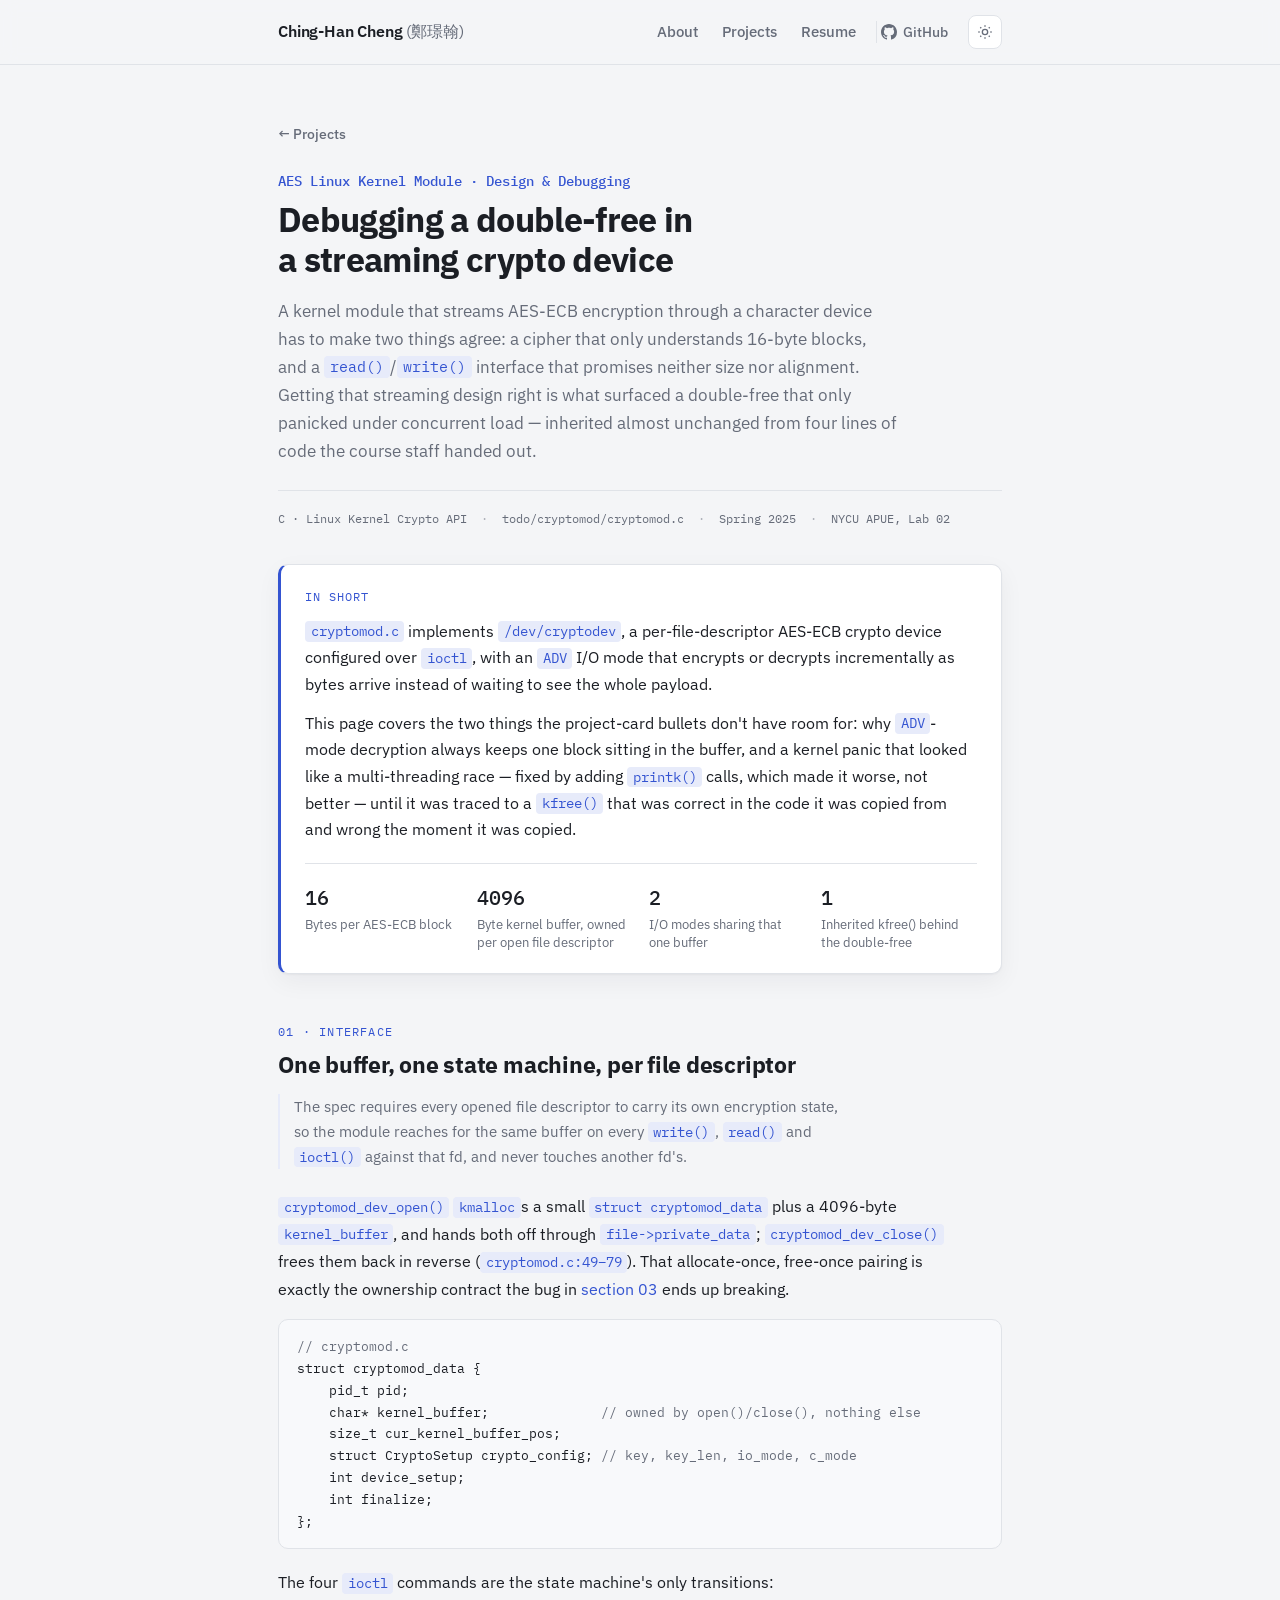
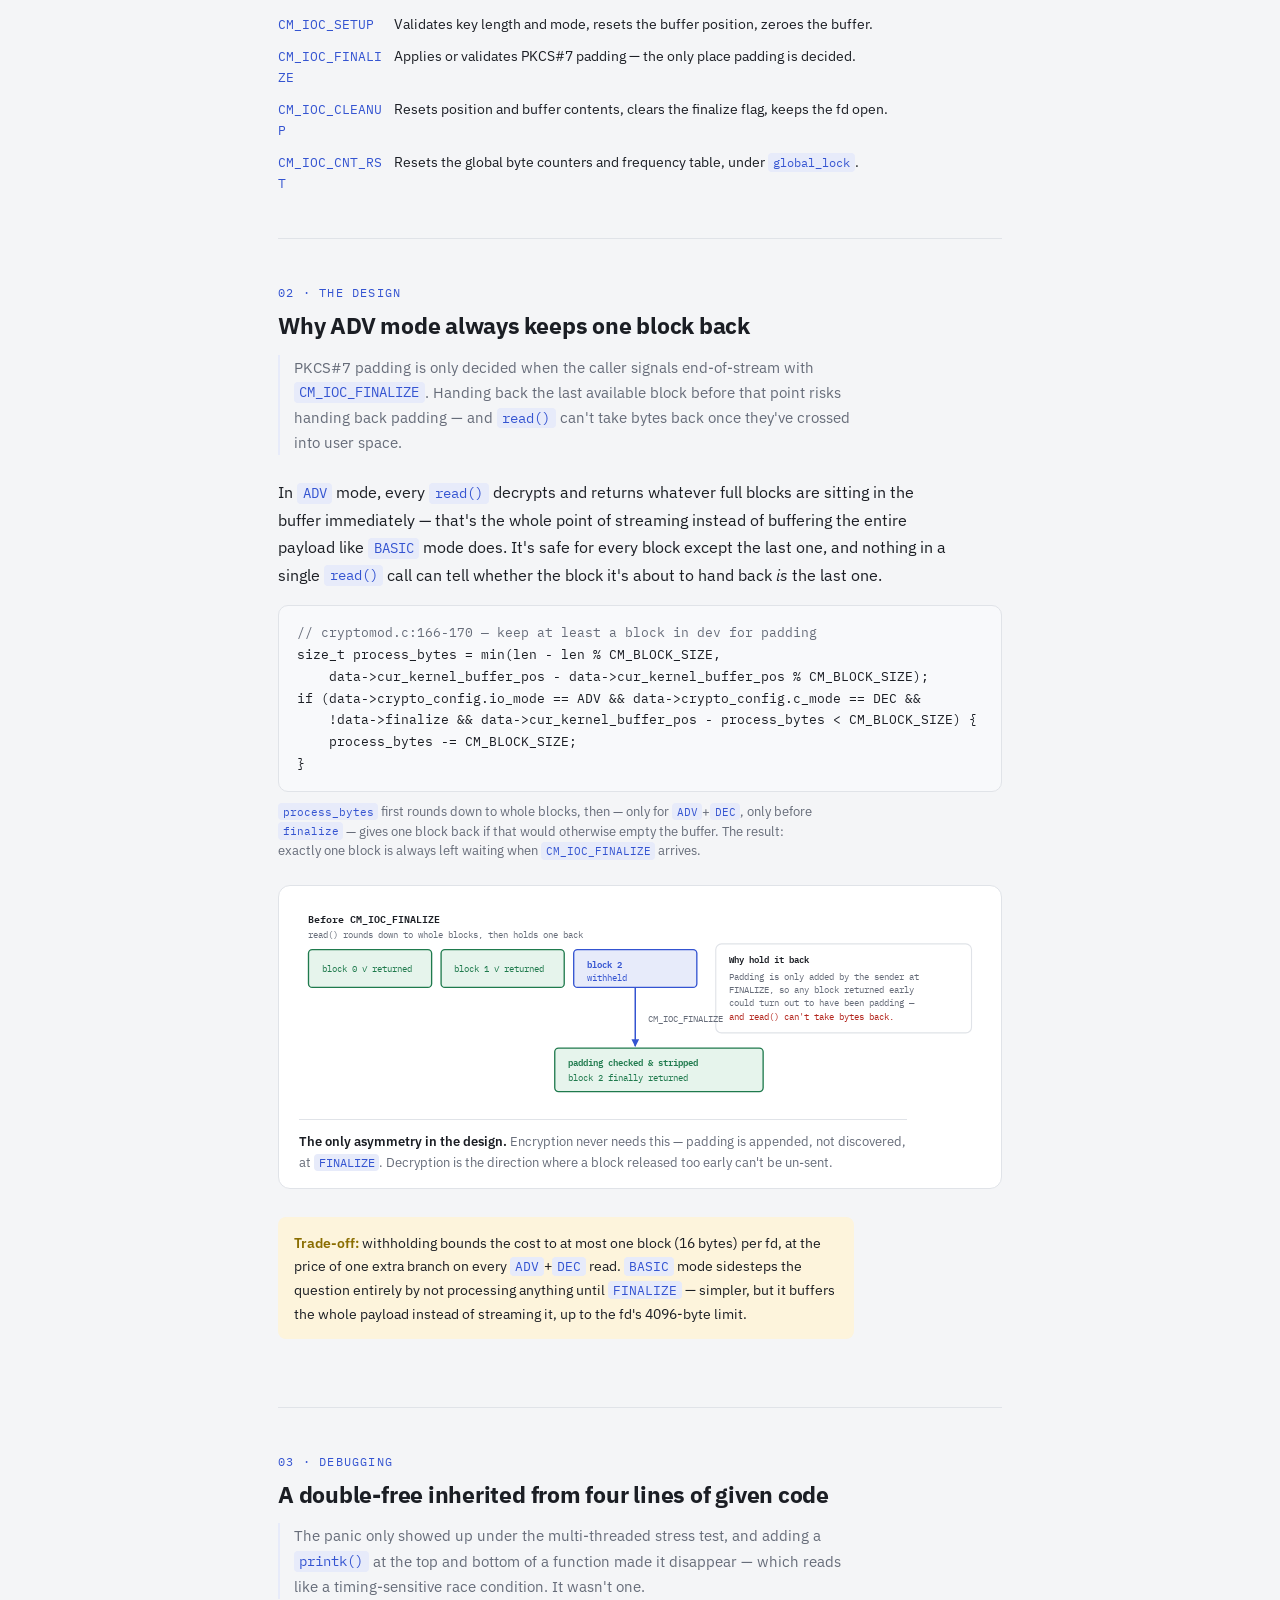
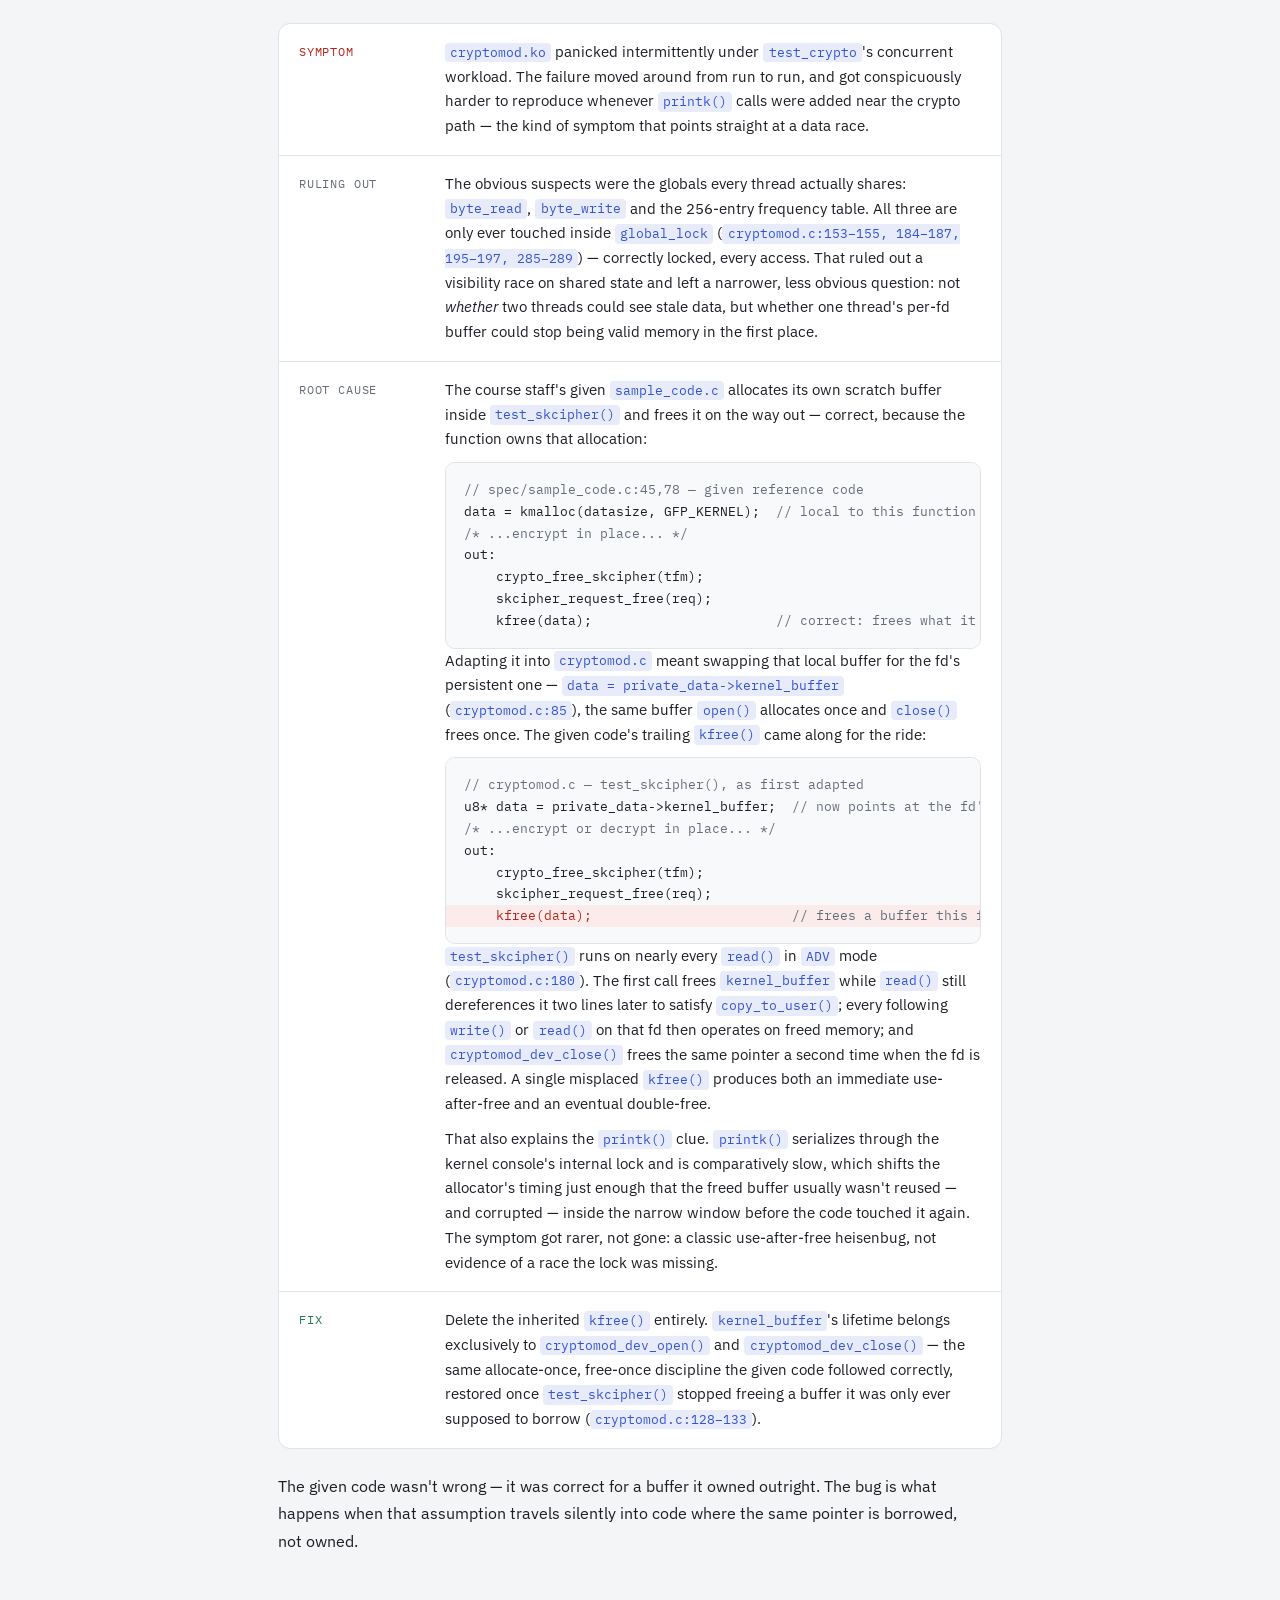
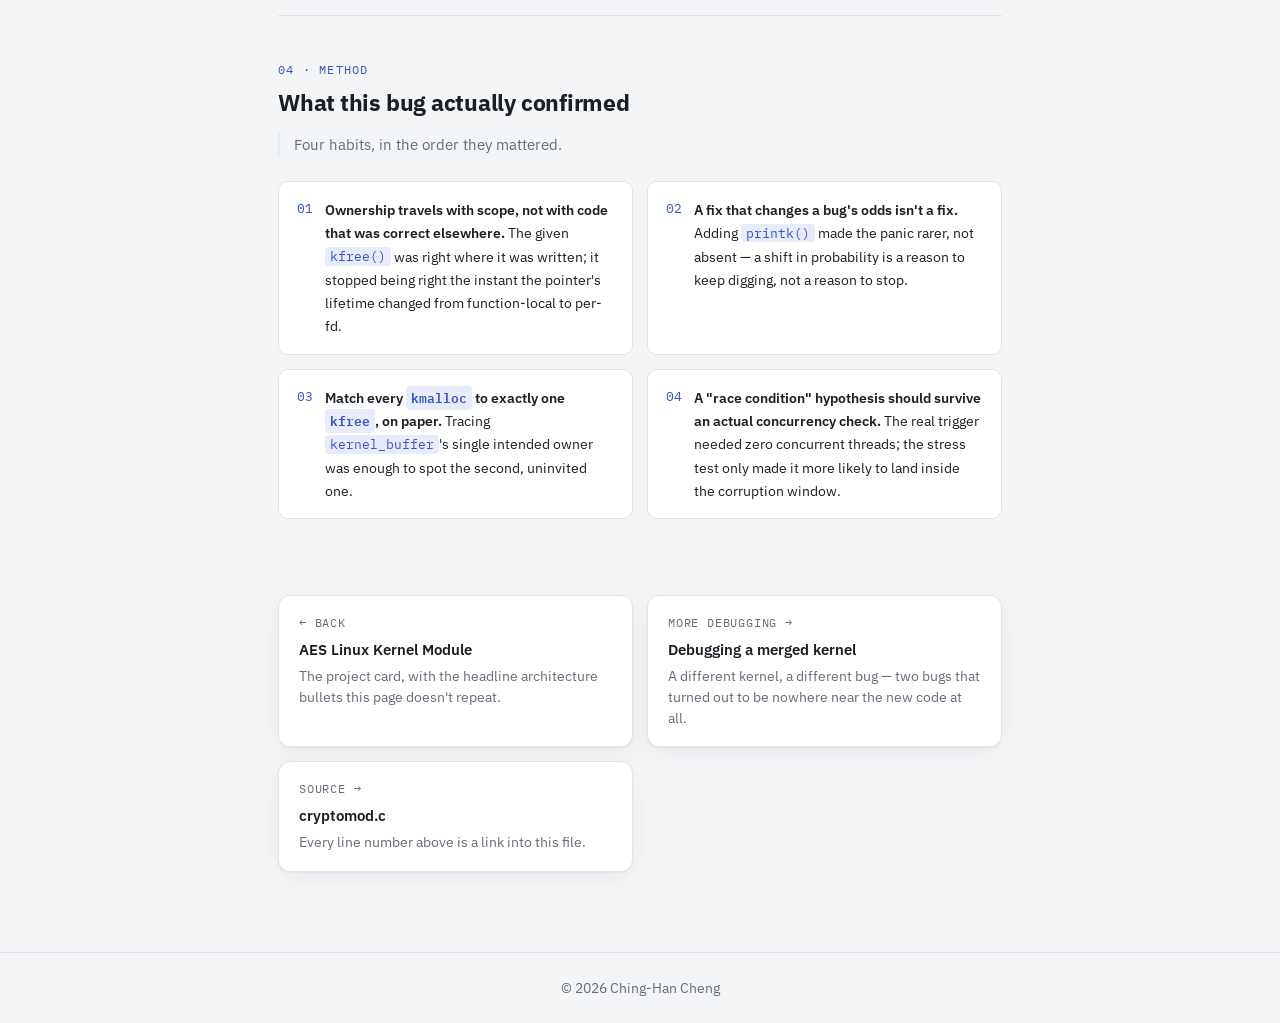
==== projects/aes-kernel-debugging.html @ 1b1fa273 "Add 3 project html, xv6, AES, Thesis; first 2 not checkout." ====
<!DOCTYPE html>
<html lang="en">
<head>
<meta charset="UTF-8">
<meta name="viewport" content="width=device-width, initial-scale=1.0">
<title>Debugging a Double-Free in a Streaming Crypto Device</title>
<meta name="description" content="Designing cryptomod's ADV streaming mode around AES-ECB's 16-byte blocks, and tracing a kernel panic under concurrent load back to a single kfree() inherited, almost unchanged, from the course staff's given sample code.">
<link rel="icon" href="data:,">
<link rel="preconnect" href="https://fonts.googleapis.com">
<link rel="preconnect" href="https://fonts.gstatic.com" crossorigin>
<link href="https://fonts.googleapis.com/css2?family=IBM+Plex+Sans:wght@400;500;600;700&family=IBM+Plex+Mono:wght@400;500&display=swap" rel="stylesheet">
<link rel="stylesheet" href="../style.css">
<link rel="stylesheet" href="writeup.css">
</head>
<body>

<header class="site-header">
  <div class="wrap header-row">
    <a class="brand" href="../index.html">Ching-Han Cheng <span class="brand-zh">(鄭璟翰)</span></a>
    <div class="header-controls">
      <nav class="nav">
        <a href="../index.html#about">About</a>
        <a href="../index.html#projects">Projects</a>
        <a href="../assets/resume.pdf" target="_blank" rel="noopener">Resume</a>
      </nav>
      <div class="social-links">
        <a class="social-link" href="https://github.com/z-jing-han" target="_blank" rel="noopener" aria-label="GitHub">
          <svg class="icon" viewBox="0 0 16 16" fill="currentColor" aria-hidden="true"><path d="M8 0C3.58 0 0 3.58 0 8c0 3.54 2.29 6.53 5.47 7.59.4.07.55-.17.55-.38 0-.19-.01-.82-.01-1.49-2.01.37-2.53-.49-2.69-.94-.09-.23-.48-.94-.82-1.13-.28-.15-.68-.52-.01-.53.63-.01 1.08.58 1.23.82.72 1.21 1.87.87 2.33.66.07-.52.28-.87.51-1.07-1.78-.2-3.64-.89-3.64-3.95 0-.87.31-1.59.82-2.15-.08-.2-.36-1.02.08-2.12 0 0 .67-.21 2.2.82.64-.18 1.32-.27 2-.27.68 0 1.36.09 2 .27 1.53-1.04 2.2-.82 2.2-.82.44 1.1.16 1.92.08 2.12.51.56.82 1.27.82 2.15 0 3.07-1.87 3.75-3.65 3.95.29.25.54.73.54 1.48 0 1.07-.01 1.93-.01 2.2 0 .21.15.46.55.38A8.013 8.013 0 0016 8c0-4.42-3.58-8-8-8z"/></svg>
          <span>GitHub</span>
        </a>
      </div>
      <button id="theme-toggle" class="theme-toggle" type="button" aria-label="Toggle dark mode">
        <svg class="icon icon-sun" viewBox="0 0 24 24" fill="none" stroke="currentColor" stroke-width="2"><circle cx="12" cy="12" r="4"/><path d="M12 2v2M12 20v2M4.93 4.93l1.41 1.41M17.66 17.66l1.41 1.41M2 12h2M20 12h2M4.93 19.07l1.41-1.41M17.66 6.34l1.41-1.41"/></svg>
        <svg class="icon icon-moon" viewBox="0 0 24 24" fill="none" stroke="currentColor" stroke-width="2"><path d="M21 12.79A9 9 0 1111.21 3 7 7 0 0021 12.79z"/></svg>
      </button>
    </div>
  </div>
</header>

<main>

  <section class="doc-hero wrap">
    <a class="backlink" href="../index.html#projects">&larr; Projects</a>
    <p class="eyebrow">AES Linux Kernel Module &middot; Design &amp; Debugging</p>
    <h1>Debugging a double-free in a streaming crypto device</h1>
    <p class="dek">
      A kernel module that streams AES-ECB encryption through a character device has to make
      two things agree: a cipher that only understands 16-byte blocks, and a
      <code>read()</code>/<code>write()</code> interface that promises neither size nor
      alignment. Getting that streaming design right is what surfaced a double-free that only
      panicked under concurrent load &mdash; inherited almost unchanged from four lines of code
      the course staff handed out.
    </p>
    <div class="doc-meta">
      <span>C &middot; Linux Kernel Crypto API</span>
      <span>todo/cryptomod/cryptomod.c</span>
      <span>Spring 2025</span>
      <span>NYCU APUE, Lab 02</span>
    </div>
  </section>

  <section class="wrap">
    <div class="tldr">
      <p class="tldr-label">In short</p>
      <p>
        <code>cryptomod.c</code> implements <code>/dev/cryptodev</code>, a per-file-descriptor
        AES-ECB crypto device configured over <code>ioctl</code>, with an <code>ADV</code> I/O
        mode that encrypts or decrypts incrementally as bytes arrive instead of waiting to see
        the whole payload.
      </p>
      <p>
        This page covers the two things the project-card bullets don't have room for: why
        <code>ADV</code>-mode decryption always keeps one block sitting in the buffer, and a
        kernel panic that looked like a multi-threading race &mdash; fixed by adding
        <code>printk()</code> calls, which made it worse, not better &mdash; until it was traced
        to a <code>kfree()</code> that was correct in the code it was copied from and wrong the
        moment it was copied.
      </p>
      <div class="stat-row">
        <div class="stat">
          <span class="stat-num">16</span>
          <span class="stat-label">Bytes per AES-ECB block</span>
        </div>
        <div class="stat">
          <span class="stat-num">4096</span>
          <span class="stat-label">Byte kernel buffer, owned per open file descriptor</span>
        </div>
        <div class="stat">
          <span class="stat-num">2</span>
          <span class="stat-label">I/O modes sharing that one buffer</span>
        </div>
        <div class="stat">
          <span class="stat-num">1</span>
          <span class="stat-label">Inherited kfree() behind the double-free</span>
        </div>
      </div>
    </div>
  </section>

  <div class="doc-body wrap">

    <section class="section">
      <p class="sec-num">01 &middot; Interface</p>
      <h2>One buffer, one state machine, per file descriptor</h2>
      <p class="lead-in">
        The spec requires every opened file descriptor to carry its own encryption state, so
        the module reaches for the same buffer on every <code>write()</code>, <code>read()</code>
        and <code>ioctl()</code> against that fd, and never touches another fd's.
      </p>
      <p>
        <code>cryptomod_dev_open()</code> <code>kmalloc</code>s a small
        <code>struct cryptomod_data</code> plus a 4096-byte <code>kernel_buffer</code>, and hands
        both off through <code>file-&gt;private_data</code>; <code>cryptomod_dev_close()</code>
        frees them back in reverse (<code>cryptomod.c:49&ndash;79</code>). That allocate-once,
        free-once pairing is exactly the ownership contract the bug in
        <a href="#debugging">section 03</a> ends up breaking.
      </p>
      <div class="code-block"><pre><code><span class="cm">// cryptomod.c</span>
struct cryptomod_data {
    pid_t pid;
    char* kernel_buffer;              <span class="cm">// owned by open()/close(), nothing else</span>
    size_t cur_kernel_buffer_pos;
    struct CryptoSetup crypto_config; <span class="cm">// key, key_len, io_mode, c_mode</span>
    int device_setup;
    int finalize;
};</code></pre></div>
      <p>
        The four <code>ioctl</code> commands are the state machine's only transitions:
      </p>
      <ul class="feature-list">
        <li><span class="fname">CM_IOC_SETUP</span><span>Validates key length and mode, resets the buffer position, zeroes the buffer.</span></li>
        <li><span class="fname">CM_IOC_FINALIZE</span><span>Applies or validates PKCS#7 padding &mdash; the only place padding is decided.</span></li>
        <li><span class="fname">CM_IOC_CLEANUP</span><span>Resets position and buffer contents, clears the finalize flag, keeps the fd open.</span></li>
        <li><span class="fname">CM_IOC_CNT_RST</span><span>Resets the global byte counters and frequency table, under <code>global_lock</code>.</span></li>
      </ul>
    </section>

    <section class="section">
      <p class="sec-num">02 &middot; The design</p>
      <h2>Why ADV mode always keeps one block back</h2>
      <p class="lead-in">
        PKCS#7 padding is only decided when the caller signals end-of-stream with
        <code>CM_IOC_FINALIZE</code>. Handing back the last available block before that point
        risks handing back padding &mdash; and <code>read()</code> can't take bytes back once
        they've crossed into user space.
      </p>
      <p>
        In <code>ADV</code> mode, every <code>read()</code> decrypts and returns whatever full
        blocks are sitting in the buffer immediately &mdash; that's the whole point of streaming
        instead of buffering the entire payload like <code>BASIC</code> mode does. It's safe for
        every block except the last one, and nothing in a single <code>read()</code> call can
        tell whether the block it's about to hand back <em>is</em> the last one.
      </p>

      <div class="code-block"><pre><code><span class="cm">// cryptomod.c:166-170 — keep at least a block in dev for padding</span>
size_t process_bytes = min(len - len % CM_BLOCK_SIZE,
    data->cur_kernel_buffer_pos - data->cur_kernel_buffer_pos % CM_BLOCK_SIZE);
if (data->crypto_config.io_mode == ADV && data->crypto_config.c_mode == DEC &&
    !data->finalize && data->cur_kernel_buffer_pos - process_bytes < CM_BLOCK_SIZE) {
    process_bytes -= CM_BLOCK_SIZE;
}</code></pre></div>
      <p class="code-cap">
        <code>process_bytes</code> first rounds down to whole blocks, then &mdash; only for
        <code>ADV</code>+<code>DEC</code>, only before <code>finalize</code> &mdash; gives one
        block back if that would otherwise empty the buffer. The result: exactly one block is
        always left waiting when <code>CM_IOC_FINALIZE</code> arrives.
      </p>

      <figure class="figure">
        <div class="scroll">
          <svg class="dia" viewBox="0 0 720 210" role="img" aria-label="Diagram: ADV mode's decrypt path returns full blocks immediately but withholds the last block until CM_IOC_FINALIZE, when padding can be safely checked">
            <text x="10" y="18" class="bold">Before CM_IOC_FINALIZE</text>
            <text x="10" y="34" class="t-sm muted">read() rounds down to whole blocks, then holds one back</text>

            <rect class="box-good" x="10" y="46" width="130" height="40" rx="4"/>
            <text x="24" y="70" class="t-sm on-good">block 0 &#10003; returned</text>

            <rect class="box-good" x="150" y="46" width="130" height="40" rx="4"/>
            <text x="164" y="70" class="t-sm on-good">block 1 &#10003; returned</text>

            <rect class="box-accent" x="290" y="46" width="130" height="40" rx="4"/>
            <text x="304" y="65" class="t-sm on-accent bold">block 2</text>
            <text x="304" y="79" class="t-sm on-accent">withheld</text>

            <rect class="box-plain" x="440" y="40" width="270" height="94" rx="6"/>
            <text x="454" y="60" class="t-sm bold">Why hold it back</text>
            <text x="454" y="78" class="t-sm muted">Padding is only added by the sender at</text>
            <text x="454" y="92" class="t-sm muted">FINALIZE, so any block returned early</text>
            <text x="454" y="106" class="t-sm muted">could turn out to have been padding &mdash;</text>
            <text x="454" y="120" class="t-sm on-bad">and read() can't take bytes back.</text>

            <path class="arrow-accent" d="M355 86 V148" marker-end="url(#adv-head)"/>
            <text x="368" y="122" class="t-sm muted">CM_IOC_FINALIZE</text>

            <rect class="box-good" x="270" y="150" width="220" height="46" rx="4"/>
            <text x="284" y="169" class="t-sm on-good bold">padding checked &amp; stripped</text>
            <text x="284" y="185" class="t-sm on-good">block 2 finally returned</text>

            <defs>
              <marker id="adv-head" viewBox="0 0 10 10" refX="9" refY="5" markerWidth="5" markerHeight="5" orient="auto">
                <path d="M0 0 L10 5 L0 10 z" class="fill-accent"/>
              </marker>
            </defs>
          </svg>
        </div>
        <figcaption>
          <b>The only asymmetry in the design.</b> Encryption never needs this &mdash; padding is
          appended, not discovered, at <code>FINALIZE</code>. Decryption is the direction where a
          block released too early can't be un-sent.
        </figcaption>
      </figure>

      <div class="note">
        <b>Trade-off:</b> withholding bounds the cost to at most one block (16 bytes) per fd, at
        the price of one extra branch on every <code>ADV</code>+<code>DEC</code> read.
        <code>BASIC</code> mode sidesteps the question entirely by not processing anything until
        <code>FINALIZE</code> &mdash; simpler, but it buffers the whole payload instead of
        streaming it, up to the fd's 4096-byte limit.
      </div>
    </section>

    <section class="section" id="debugging">
      <p class="sec-num">03 &middot; Debugging</p>
      <h2>A double-free inherited from four lines of given code</h2>
      <p class="lead-in">
        The panic only showed up under the multi-threaded stress test, and adding a
        <code>printk()</code> at the top and bottom of a function made it disappear &mdash;
        which reads like a timing-sensitive race condition. It wasn't one.
      </p>

      <div class="anatomy">
        <div class="anatomy-row symptom">
          <div class="anatomy-key">Symptom</div>
          <div class="anatomy-val">
            <p>
              <code>cryptomod.ko</code> panicked intermittently under <code>test_crypto</code>'s
              concurrent workload. The failure moved around from run to run, and got
              conspicuously harder to reproduce whenever <code>printk()</code> calls were added
              near the crypto path &mdash; the kind of symptom that points straight at a data
              race.
            </p>
          </div>
        </div>
        <div class="anatomy-row">
          <div class="anatomy-key">Ruling out</div>
          <div class="anatomy-val">
            <p>
              The obvious suspects were the globals every thread actually shares:
              <code>byte_read</code>, <code>byte_write</code> and the 256-entry frequency table.
              All three are only ever touched inside <code>global_lock</code>
              (<code>cryptomod.c:153&ndash;155, 184&ndash;187, 195&ndash;197, 285&ndash;289</code>)
              &mdash; correctly locked, every access. That ruled out a visibility race on shared
              state and left a narrower, less obvious question: not <em>whether</em> two threads
              could see stale data, but whether one thread's per-fd buffer could stop being valid
              memory in the first place.
            </p>
          </div>
        </div>
        <div class="anatomy-row">
          <div class="anatomy-key">Root cause</div>
          <div class="anatomy-val">
            <p>
              The course staff's given <code>sample_code.c</code> allocates its own scratch
              buffer inside <code>test_skcipher()</code> and frees it on the way out &mdash;
              correct, because the function owns that allocation:
            </p>
            <div class="code-block"><pre><code><span class="cm">// spec/sample_code.c:45,78 — given reference code</span>
data = kmalloc(datasize, GFP_KERNEL);  <span class="cm">// local to this function</span>
<span class="cm">/* ...encrypt in place... */</span>
out:
    crypto_free_skcipher(tfm);
    skcipher_request_free(req);
    kfree(data);                       <span class="cm">// correct: frees what it just allocated</span></code></pre></div>
            <p>
              Adapting it into <code>cryptomod.c</code> meant swapping that local buffer for the
              fd's persistent one &mdash; <code>data = private_data-&gt;kernel_buffer</code>
              (<code>cryptomod.c:85</code>), the same buffer <code>open()</code> allocates once
              and <code>close()</code> frees once. The given code's trailing <code>kfree()</code>
              came along for the ride:
            </p>
            <div class="code-block"><pre><code><span class="cm">// cryptomod.c — test_skcipher(), as first adapted</span>
u8* data = private_data->kernel_buffer;  <span class="cm">// now points at the fd's persistent buffer</span>
<span class="cm">/* ...encrypt or decrypt in place... */</span>
out:
    crypto_free_skcipher(tfm);
    skcipher_request_free(req);
<span class="del">    kfree(data);                         <span class="cm">// frees a buffer this function does not own</span></span></code></pre></div>
            <p>
              <code>test_skcipher()</code> runs on nearly every <code>read()</code> in
              <code>ADV</code> mode (<code>cryptomod.c:180</code>). The first call frees
              <code>kernel_buffer</code> while <code>read()</code> still dereferences it two lines
              later to satisfy <code>copy_to_user()</code>; every following <code>write()</code>
              or <code>read()</code> on that fd then operates on freed memory; and
              <code>cryptomod_dev_close()</code> frees the same pointer a second time when the fd
              is released. A single misplaced <code>kfree()</code> produces both an immediate
              use-after-free and an eventual double-free.
            </p>
            <p>
              That also explains the <code>printk()</code> clue. <code>printk()</code> serializes
              through the kernel console's internal lock and is comparatively slow, which shifts
              the allocator's timing just enough that the freed buffer usually wasn't reused
              &mdash; and corrupted &mdash; inside the narrow window before the code touched it
              again. The symptom got rarer, not gone: a classic use-after-free heisenbug, not
              evidence of a race the lock was missing.
            </p>
          </div>
        </div>
        <div class="anatomy-row fix">
          <div class="anatomy-key">Fix</div>
          <div class="anatomy-val">
            <p>
              Delete the inherited <code>kfree()</code> entirely. <code>kernel_buffer</code>'s
              lifetime belongs exclusively to <code>cryptomod_dev_open()</code> and
              <code>cryptomod_dev_close()</code> &mdash; the same allocate-once, free-once
              discipline the given code followed correctly, restored once
              <code>test_skcipher()</code> stopped freeing a buffer it was only ever supposed to
              borrow (<code>cryptomod.c:128&ndash;133</code>).
            </p>
          </div>
        </div>
      </div>

      <p>
        The given code wasn't wrong &mdash; it was correct for a buffer it owned outright. The
        bug is what happens when that assumption travels silently into code where the same
        pointer is borrowed, not owned.
      </p>
    </section>

    <section class="section">
      <p class="sec-num">04 &middot; Method</p>
      <h2>What this bug actually confirmed</h2>
      <p class="lead-in">
        Four habits, in the order they mattered.
      </p>
      <ul class="principles">
        <li>
          <span class="n">01</span>
          <span><b>Ownership travels with scope, not with code that was correct elsewhere.</b>
          The given <code>kfree()</code> was right where it was written; it stopped being right
          the instant the pointer's lifetime changed from function-local to per-fd.</span>
        </li>
        <li>
          <span class="n">02</span>
          <span><b>A fix that changes a bug's odds isn't a fix.</b> Adding <code>printk()</code>
          made the panic rarer, not absent &mdash; a shift in probability is a reason to keep
          digging, not a reason to stop.</span>
        </li>
        <li>
          <span class="n">03</span>
          <span><b>Match every <code>kmalloc</code> to exactly one <code>kfree</code>, on
          paper.</b> Tracing <code>kernel_buffer</code>'s single intended owner was enough to spot
          the second, uninvited one.</span>
        </li>
        <li>
          <span class="n">04</span>
          <span><b>A "race condition" hypothesis should survive an actual concurrency check.</b>
          The real trigger needed zero concurrent threads; the stress test only made it more
          likely to land inside the corruption window.</span>
        </li>
      </ul>
    </section>

  </div>

  <nav class="doc-nav">
    <a class="nav-card" href="../index.html#projects">
      <span class="kind">&larr; Back</span>
      <span class="what">AES Linux Kernel Module</span>
      <span class="why">The project card, with the headline architecture bullets this page doesn't repeat.</span>
    </a>
    <a class="nav-card" href="xv6-debugging.html">
      <span class="kind">More debugging &rarr;</span>
      <span class="what">Debugging a merged kernel</span>
      <span class="why">A different kernel, a different bug &mdash; two bugs that turned out to be nowhere near the new code at all.</span>
    </a>
    <a class="nav-card" href="https://github.com/z-jing-han/Advance-Programming-in-UNIX-system/blob/master/lab2/todo/cryptomod/cryptomod.c" target="_blank" rel="noopener">
      <span class="kind">Source &rarr;</span>
      <span class="what">cryptomod.c</span>
      <span class="why">Every line number above is a link into this file.</span>
    </a>
  </nav>

</main>

<footer class="site-footer">
  <div class="wrap footer-row">
    <p>&copy; <span id="year"></span> Ching-Han Cheng</p>
  </div>
</footer>

<script src="../script.js"></script>
</body>
</html>
---- style.css ----
:root {
  --bg: #f4f5f7;
  --bg-raised: #ffffff;
  --text: #1b1e24;
  --text-muted: #666c79;
  --border: #e0e3e8;
  --accent: #3454d1;
  --accent-ink: #ffffff;
  --accent-soft: #e7ebfa;
  --shadow: 0 1px 2px rgba(20, 24, 34, 0.04), 0 8px 24px rgba(20, 24, 34, 0.05);
  --font-sans: 'IBM Plex Sans', -apple-system, BlinkMacSystemFont, 'Segoe UI', sans-serif;
  --font-mono: 'IBM Plex Mono', ui-monospace, SFMono-Regular, Menlo, monospace;
  color-scheme: light;
}

@media (prefers-color-scheme: dark) {
  :root:not([data-theme="light"]) {
    --bg: #15171b;
    --bg-raised: #1c1f25;
    --text: #e7e9ec;
    --text-muted: #8b909b;
    --border: #2a2d34;
    --accent: #7f96ff;
    --accent-ink: #12141a;
    --accent-soft: #232a44;
    --shadow: 0 1px 2px rgba(0, 0, 0, 0.25), 0 8px 24px rgba(0, 0, 0, 0.35);
    color-scheme: dark;
  }
}

:root[data-theme="dark"] {
  --bg: #15171b;
  --bg-raised: #1c1f25;
  --text: #e7e9ec;
  --text-muted: #8b909b;
  --border: #2a2d34;
  --accent: #7f96ff;
  --accent-ink: #12141a;
  --accent-soft: #232a44;
  --shadow: 0 1px 2px rgba(0, 0, 0, 0.25), 0 8px 24px rgba(0, 0, 0, 0.35);
  color-scheme: dark;
}

* { box-sizing: border-box; }

html {
  scroll-behavior: smooth;
}

body {
  margin: 0;
  background: var(--bg);
  color: var(--text);
  font-family: var(--font-sans);
  font-size: 16px;
  line-height: 1.6;
  -webkit-font-smoothing: antialiased;
}

.wrap {
  max-width: 780px;
  margin: 0 auto;
  padding: 0 28px;
}

a {
  color: var(--accent);
  text-decoration: none;
}
a:hover { text-decoration: underline; }

code {
  font-family: var(--font-mono);
  font-size: 0.88em;
  background: var(--accent-soft);
  color: var(--accent);
  padding: 0.1em 0.4em;
  border-radius: 4px;
}

/* Header */
.site-header {
  position: sticky;
  top: 0;
  z-index: 10;
  background: color-mix(in srgb, var(--bg) 88%, transparent);
  backdrop-filter: blur(8px);
  border-bottom: 1px solid var(--border);
}

.header-row {
  display: flex;
  align-items: center;
  justify-content: space-between;
  flex-wrap: wrap;
  gap: 10px 24px;
  min-height: 64px;
  padding-block: 10px;
}

.brand {
  font-weight: 600;
  color: var(--text);
  letter-spacing: -0.01em;
  white-space: nowrap;
}
.brand:hover { text-decoration: none; color: var(--accent); }

.brand-zh {
  font-weight: 400;
  color: var(--text-muted);
}

.header-controls {
  display: flex;
  align-items: center;
  flex-wrap: wrap;
  gap: 20px;
}

.nav {
  display: flex;
  gap: 24px;
}
.nav a {
  color: var(--text-muted);
  font-size: 0.94rem;
  font-weight: 500;
}
.nav a:hover { color: var(--text); text-decoration: none; }

.social-links {
  display: flex;
  align-items: center;
  gap: 16px;
  padding-left: 4px;
  border-left: 1px solid var(--border);
}

.social-link {
  display: inline-flex;
  align-items: center;
  gap: 6px;
  color: var(--text-muted);
  font-size: 0.86rem;
  font-weight: 500;
}
.social-link:hover { color: var(--accent); text-decoration: none; }
.social-link .icon { width: 16px; height: 16px; flex-shrink: 0; }

.theme-toggle {
  display: inline-flex;
  align-items: center;
  justify-content: center;
  width: 34px;
  height: 34px;
  border-radius: 8px;
  border: 1px solid var(--border);
  background: var(--bg-raised);
  color: var(--text-muted);
  cursor: pointer;
}
.theme-toggle:hover { color: var(--text); border-color: var(--text-muted); }
.icon { width: 16px; height: 16px; }
.icon-moon { display: none; }
:root[data-theme="dark"] .icon-sun { display: none; }
:root[data-theme="dark"] .icon-moon { display: block; }
@media (prefers-color-scheme: dark) {
  :root:not([data-theme="light"]) .icon-sun { display: none; }
  :root:not([data-theme="light"]) .icon-moon { display: block; }
}

/* Hero */
.hero {
  padding: 96px 28px 64px;
}

.eyebrow {
  margin: 0 0 8px;
  color: var(--accent);
  font-family: var(--font-mono);
  font-size: 0.88rem;
  font-weight: 500;
}

.hero h1 {
  margin: 0 0 20px;
  font-size: 2.6rem;
  font-weight: 700;
  letter-spacing: -0.02em;
  line-height: 1.15;
}

.hero-zh {
  color: var(--text-muted);
  font-weight: 500;
}

.lede {
  max-width: 60ch;
  color: var(--text-muted);
  font-size: 1.08rem;
  margin: 0 0 40px;
}
.lede strong { color: var(--text); font-weight: 600; }

.meta-grid {
  display: grid;
  grid-template-columns: repeat(3, 1fr);
  gap: 24px;
  padding: 24px 0;
  margin-bottom: 40px;
  border-top: 1px solid var(--border);
  border-bottom: 1px solid var(--border);
}

.meta-item {
  display: flex;
  flex-direction: column;
  gap: 6px;
}

.meta-label {
  font-family: var(--font-mono);
  font-size: 0.76rem;
  text-transform: uppercase;
  letter-spacing: 0.06em;
  color: var(--text-muted);
}

.meta-value {
  font-size: 0.92rem;
  color: var(--text);
  line-height: 1.5;
}

.meta-sub {
  color: var(--text-muted);
  font-size: 0.86rem;
}

.cta-row {
  display: flex;
  gap: 12px;
}

.btn {
  display: inline-flex;
  align-items: center;
  padding: 10px 18px;
  border-radius: 8px;
  font-size: 0.92rem;
  font-weight: 600;
}
.btn:hover { text-decoration: none; }

.btn-primary {
  background: var(--text);
  color: var(--bg);
}
.btn-primary:hover { opacity: 0.85; }

.btn-ghost {
  background: transparent;
  border: 1px solid var(--border);
  color: var(--text);
}
.btn-ghost:hover { border-color: var(--text-muted); }

/* Projects */
.projects {
  padding: 32px 28px 100px;
}

.section-title {
  margin: 0 0 8px;
  font-size: 1.7rem;
  font-weight: 700;
  letter-spacing: -0.01em;
}

.section-sub {
  margin: 0 0 36px;
  color: var(--text-muted);
}

.project-grid {
  display: grid;
  gap: 20px;
}

.project-card {
  background: var(--bg-raised);
  border: 1px solid var(--border);
  border-radius: 12px;
  padding: 24px;
  box-shadow: var(--shadow);
}

.project-head {
  display: flex;
  align-items: baseline;
  justify-content: space-between;
  gap: 12px;
  flex-wrap: wrap;
}

.project-head h3 {
  margin: 0;
  font-size: 1.12rem;
  font-weight: 600;
}

.project-period {
  font-family: var(--font-mono);
  font-size: 0.78rem;
  color: var(--text-muted);
  white-space: nowrap;
}

.project-sub {
  margin: 4px 0 14px;
  color: var(--text-muted);
  font-size: 0.88rem;
}

.project-points {
  margin: 0 0 18px;
  padding-left: 20px;
  color: var(--text);
  font-size: 0.93rem;
}
.project-points li { margin-bottom: 6px; }
.project-points li:last-child { margin-bottom: 0; }

.project-footer {
  display: flex;
  align-items: center;
  justify-content: space-between;
  gap: 12px;
  flex-wrap: wrap;
}

.tags {
  display: flex;
  flex-wrap: wrap;
  gap: 6px;
}

.tag {
  font-family: var(--font-mono);
  font-size: 0.74rem;
  padding: 3px 8px;
  border-radius: 5px;
  background: var(--accent-soft);
  color: var(--accent);
}

.project-link {
  font-size: 0.88rem;
  font-weight: 600;
  white-space: nowrap;
}

.bullet-link {
  display: inline-block;
  margin-left: 4px;
  color: var(--accent);
  font-size: 0.86rem;
  font-weight: 600;
  white-space: nowrap;
}

/* Footer */
.site-footer {
  border-top: 1px solid var(--border);
}

.footer-row {
  display: flex;
  align-items: center;
  justify-content: center;
  padding: 24px 28px;
  color: var(--text-muted);
  font-size: 0.86rem;
}
.footer-row p { margin: 0; }

/* Responsive */
@media (max-width: 640px) {
  .nav { gap: 18px; }
  .hero { padding: 64px 20px 48px; }
  .hero h1 { font-size: 2.1rem; }
  .meta-grid { grid-template-columns: 1fr; gap: 20px; }
  .projects { padding: 24px 20px 72px; }
  .footer-row { flex-direction: column; gap: 12px; text-align: center; }
}

@media (max-width: 560px) {
  .social-link span { display: none; }
  .social-links { gap: 14px; }
}
---- projects/writeup.css ----
/* Long-form project write-up styles.
   Loaded after style.css; reuses its tokens and header/footer components. */

:root {
  --code-bg: #f8f9fb;
  --code-border: #e0e3e8;
  --good: #1f7a4d;
  --good-soft: #e6f4ec;
  --bad: #b3261e;
  --bad-soft: #fbeceb;
  --warn: #8a6d00;
  --warn-soft: #fdf4dc;
  --rule: #e0e3e8;
}

@media (prefers-color-scheme: dark) {
  :root:not([data-theme="light"]) {
    --code-bg: #14161a;
    --code-border: #2a2d34;
    --good: #6cc48f;
    --good-soft: #16251d;
    --bad: #f08b82;
    --bad-soft: #2a1a19;
    --warn: #d8b84a;
    --warn-soft: #262012;
    --rule: #2a2d34;
  }
}

:root[data-theme="dark"] {
  --code-bg: #14161a;
  --code-border: #2a2d34;
  --good: #6cc48f;
  --good-soft: #16251d;
  --bad: #f08b82;
  --bad-soft: #2a1a19;
  --warn: #d8b84a;
  --warn-soft: #262012;
  --rule: #2a2d34;
}

/* ---------- document hero ---------- */

.doc-hero {
  padding: 56px 28px 36px;
}

.backlink {
  display: inline-flex;
  align-items: center;
  gap: 6px;
  margin-bottom: 24px;
  color: var(--text-muted);
  font-size: 0.88rem;
  font-weight: 500;
}
.backlink:hover { color: var(--accent); text-decoration: none; }

.doc-hero h1 {
  margin: 0 0 16px;
  font-size: 2.1rem;
  font-weight: 700;
  letter-spacing: -0.02em;
  line-height: 1.2;
  text-wrap: balance;
}

.dek {
  margin: 0 0 24px;
  max-width: 62ch;
  color: var(--text-muted);
  font-size: 1.06rem;
  line-height: 1.66;
}

.doc-meta {
  display: flex;
  flex-wrap: wrap;
  gap: 6px 14px;
  padding-top: 18px;
  border-top: 1px solid var(--rule);
  font-family: var(--font-mono);
  font-size: 0.78rem;
  color: var(--text-muted);
}
.doc-meta span::after {
  content: "·";
  margin-left: 14px;
  opacity: 0.5;
}
.doc-meta span:last-child::after { content: none; }

/* ---------- tl;dr ---------- */

.tldr {
  padding: 22px 24px;
  background: var(--bg-raised);
  border: 1px solid var(--border);
  border-left: 3px solid var(--accent);
  border-radius: 10px;
  box-shadow: var(--shadow);
}

.tldr .tldr-label {
  margin: 0 0 10px;
  font-family: var(--font-mono);
  font-size: 0.74rem;
  text-transform: uppercase;
  letter-spacing: 0.08em;
  color: var(--accent);
}

.tldr p {
  margin: 0 0 12px;
  font-size: 0.98rem;
  line-height: 1.7;
}
.tldr p:last-child { margin-bottom: 0; }

.tldr .stat-row {
  display: grid;
  grid-template-columns: repeat(auto-fit, minmax(130px, 1fr));
  gap: 16px;
  margin-top: 20px;
  padding-top: 18px;
  border-top: 1px solid var(--rule);
}

.stat {
  display: flex;
  flex-direction: column;
  gap: 2px;
}
.stat-num {
  font-family: var(--font-mono);
  font-size: 1.24rem;
  font-weight: 500;
  color: var(--text);
  font-variant-numeric: tabular-nums;
}
.stat-label {
  font-size: 0.8rem;
  color: var(--text-muted);
  line-height: 1.4;
}

/* ---------- prose ---------- */

.doc-body {
  padding: 40px 28px 24px;
}

.doc-body .section {
  padding: 44px 0;
  border-top: 1px solid var(--rule);
}
.doc-body .section:first-child {
  border-top: none;
  padding-top: 8px;
}

.doc-body h2 {
  margin: 0 0 14px;
  max-width: 46ch;
  font-size: 1.42rem;
  font-weight: 700;
  letter-spacing: -0.01em;
  line-height: 1.25;
  text-wrap: balance;
}

.doc-body h3 {
  margin: 34px 0 12px;
  max-width: 54ch;
  font-size: 1.06rem;
  font-weight: 600;
}

.doc-body p {
  margin: 0 0 16px;
  max-width: 68ch;
  line-height: 1.72;
}

.doc-body strong { font-weight: 600; }

.doc-body pre {
  margin: 0;
  font: inherit;
  white-space: pre;
}

.doc-body .sec-num {
  margin: 0 0 8px;
  font-family: var(--font-mono);
  font-size: 0.76rem;
  text-transform: uppercase;
  letter-spacing: 0.1em;
  color: var(--accent);
}

.doc-body .lead-in {
  margin: 0 0 24px;
  padding-left: 14px;
  border-left: 2px solid var(--accent-soft);
  max-width: 64ch;
  color: var(--text-muted);
  font-size: 0.96rem;
  line-height: 1.64;
}

/* ---------- code ---------- */

.doc-body .code-block {
  margin: 0 0 20px;
  padding: 16px 18px;
  background: var(--code-bg);
  border: 1px solid var(--code-border);
  border-radius: 10px;
  overflow-x: auto;
  font-family: var(--font-mono);
  font-size: 0.82rem;
  line-height: 1.66;
  color: var(--text);
}
.code-block code {
  background: none;
  color: inherit;
  padding: 0;
  font-size: inherit;
  border-radius: 0;
}
.code-block .cm { color: var(--text-muted); }
.code-block .del {
  display: block;
  background: var(--bad-soft);
  color: var(--bad);
  margin: 0 -18px;
  padding: 0 18px;
}
.code-block .add {
  display: block;
  background: var(--good-soft);
  color: var(--good);
  margin: 0 -18px;
  padding: 0 18px;
}

.doc-body .code-cap {
  margin: -10px 0 24px;
  max-width: 68ch;
  font-size: 0.8rem;
  line-height: 1.55;
  color: var(--text-muted);
}

/* ---------- figures ---------- */

.doc-body .figure {
  margin: 4px 0 28px;
  padding: 20px 20px 14px;
  background: var(--bg-raised);
  border: 1px solid var(--border);
  border-radius: 12px;
}
.figure .scroll { overflow-x: auto; }
.figure figcaption {
  margin-top: 14px;
  padding-top: 12px;
  border-top: 1px solid var(--rule);
  max-width: 76ch;
  font-size: 0.82rem;
  line-height: 1.58;
  color: var(--text-muted);
}
.figure figcaption b { color: var(--text); font-weight: 600; }

.dia { display: block; width: 100%; height: auto; min-width: 580px; }
.dia text {
  font-family: var(--font-mono);
  font-size: 11px;
  fill: var(--text);
}
.dia .t-sm { font-size: 9.5px; }
.dia .muted { fill: var(--text-muted); }
.dia .on-accent { fill: var(--accent); }
.dia .on-good { fill: var(--good); }
.dia .on-bad { fill: var(--bad); }
.dia .bold { font-weight: 600; }
.dia .box { fill: var(--bg); stroke: var(--border); stroke-width: 1.4; }
.dia .box-accent { fill: var(--accent-soft); stroke: var(--accent); stroke-width: 1.4; }
.dia .box-good { fill: var(--good-soft); stroke: var(--good); stroke-width: 1.4; }
.dia .box-bad { fill: var(--bad-soft); stroke: var(--bad); stroke-width: 1.4; }
.dia .box-plain { fill: none; stroke: var(--rule); stroke-width: 1.2; }
.dia .land { fill: var(--bg-raised); stroke: var(--border); stroke-width: 1.6; }
.dia .arrow { stroke: var(--text-muted); stroke-width: 1.4; fill: none; }
.dia .arrow-accent { stroke: var(--accent); stroke-width: 1.6; fill: none; }
.dia .arrow-bad { stroke: var(--bad); stroke-width: 1.6; fill: none; }
.dia .arrow-good { stroke: var(--good); stroke-width: 1.6; fill: none; }
.dia .mainline { stroke: var(--accent); stroke-width: 2.6; fill: none; }
.dia .dashed { stroke-dasharray: 4 4; }
.dia .tick { stroke: var(--rule); stroke-width: 1; }
.dia .fill-muted { fill: var(--text-muted); }
.dia .fill-accent { fill: var(--accent); }
.dia .fill-bad { fill: var(--bad); }
.dia .fill-good { fill: var(--good); }

/* ---------- callouts ---------- */

.doc-body .decisions {
  display: grid;
  gap: 12px;
  margin: 0 0 24px;
  padding: 0;
  list-style: none;
}

.decision {
  padding: 16px 18px;
  background: var(--bg-raised);
  border: 1px solid var(--border);
  border-radius: 10px;
}
.decision h4 {
  margin: 0 0 6px;
  font-size: 0.95rem;
  font-weight: 600;
}
.doc-body .decision p {
  margin: 0;
  max-width: none;
  font-size: 0.9rem;
  line-height: 1.64;
  color: var(--text-muted);
}
.decision p strong { color: var(--text); }

.doc-body .note {
  margin: 0 0 24px;
  padding: 14px 16px;
  max-width: 72ch;
  background: var(--warn-soft);
  border-radius: 8px;
  font-size: 0.9rem;
  line-height: 1.64;
}
.note b {
  color: var(--warn);
  font-weight: 600;
}

/* ---------- bug anatomy ---------- */

.doc-body .anatomy {
  display: grid;
  gap: 0;
  margin: 0 0 24px;
  border: 1px solid var(--border);
  border-radius: 12px;
  overflow: hidden;
  background: var(--bg-raised);
}
.anatomy-row {
  display: grid;
  grid-template-columns: 128px minmax(0, 1fr);
  gap: 18px;
  padding: 16px 20px;
  border-top: 1px solid var(--rule);
}
.anatomy-row:first-child { border-top: none; }
.anatomy-key {
  min-width: 0;
  font-family: var(--font-mono);
  font-size: 0.74rem;
  text-transform: uppercase;
  letter-spacing: 0.07em;
  color: var(--text-muted);
  padding-top: 3px;
}
.anatomy-row.symptom .anatomy-key { color: var(--bad); }
.anatomy-row.fix .anatomy-key { color: var(--good); }
.anatomy-val {
  min-width: 0;
  overflow-wrap: break-word;
  font-size: 0.92rem;
}
.doc-body .anatomy-val p {
  margin: 0 0 10px;
  max-width: none;
  line-height: 1.68;
}
.doc-body .anatomy-val p:last-child { margin-bottom: 0; }
.doc-body .anatomy-val .code-block { margin: 10px 0 0; }

/* ---------- principles grid ---------- */

.doc-body .principles {
  display: grid;
  grid-template-columns: repeat(2, 1fr);
  gap: 14px;
  margin: 0;
  padding: 0;
  list-style: none;
}
.principles li {
  display: flex;
  gap: 12px;
  padding: 16px 18px;
  background: var(--bg-raised);
  border: 1px solid var(--border);
  border-radius: 10px;
  font-size: 0.9rem;
  line-height: 1.62;
  margin: 0;
}
.principles .n {
  flex-shrink: 0;
  font-family: var(--font-mono);
  font-size: 0.8rem;
  color: var(--accent);
  padding-top: 1px;
}
.principles b { font-weight: 600; }

/* ---------- trade-offs ---------- */

.doc-body .tradeoffs {
  margin: 0;
  padding: 0;
  list-style: none;
  display: grid;
  gap: 14px;
}
.tradeoffs li {
  padding-left: 16px;
  border-left: 2px solid var(--rule);
  max-width: 72ch;
  font-size: 0.93rem;
  line-height: 1.68;
  color: var(--text-muted);
  margin: 0;
}
.tradeoffs b { color: var(--text); font-weight: 600; }

/* ---------- lab timeline (overview page) ---------- */

.doc-body .labs {
  display: grid;
  gap: 16px;
  margin: 0;
  padding: 0;
  list-style: none;
}

.lab {
  background: var(--bg-raised);
  border: 1px solid var(--border);
  border-radius: 12px;
  box-shadow: var(--shadow);
}
.lab[open] { border-color: var(--accent); }

.lab summary {
  display: grid;
  grid-template-columns: 1fr auto 14px;
  align-items: baseline;
  gap: 5px 14px;
  padding: 18px 22px;
  border-radius: 12px;
  cursor: pointer;
  list-style: none;
}
.lab summary::-webkit-details-marker { display: none; }
.lab summary:hover .lab-name { color: var(--accent); }
.lab summary:focus-visible {
  outline: 2px solid var(--accent);
  outline-offset: 2px;
}

.lab .lab-name {
  grid-area: 1 / 1;
  font-size: 1.04rem;
  font-weight: 600;
}
.lab .when {
  grid-area: 1 / 2;
  font-family: var(--font-mono);
  font-size: 0.76rem;
  color: var(--text-muted);
  white-space: nowrap;
}
.lab summary::after {
  grid-area: 1 / 3;
  content: "";
  width: 7px;
  height: 7px;
  margin-top: 3px;
  border-right: 1.8px solid var(--text-muted);
  border-bottom: 1.8px solid var(--text-muted);
  transform: rotate(45deg);
  transition: transform 0.15s ease;
}
.lab[open] summary::after { transform: rotate(-135deg); }
@media (prefers-reduced-motion: reduce) {
  .lab summary::after { transition: none; }
}

.doc-body .lab .lab-kind {
  grid-area: 2 / 1 / 3 / 4;
  margin: 0;
  max-width: none;
  font-size: 0.84rem;
  line-height: 1.5;
  color: var(--text-muted);
}

.lab-body {
  padding: 4px 22px 20px;
  border-top: 1px solid var(--rule);
  margin-top: 2px;
}

.doc-body .feature-list {
  display: grid;
  gap: 10px;
  margin: 14px 0 0;
  padding: 0;
  list-style: none;
}
.feature-list li {
  display: grid;
  grid-template-columns: 104px minmax(0, 1fr);
  gap: 12px;
  font-size: 0.88rem;
  line-height: 1.6;
  margin: 0;
}
.feature-list li > span:last-child {
  min-width: 0;
  overflow-wrap: break-word;
}
.feature-list .fname {
  min-width: 0;
  font-family: var(--font-mono);
  font-size: 0.8rem;
  color: var(--accent);
  padding-top: 2px;
  word-break: break-word;
}

/* ---------- results table ---------- */

.doc-body .scroll { overflow-x: auto; }

.doc-body .datatable {
  width: 100%;
  margin: 0 0 24px;
  border-collapse: collapse;
  font-size: 0.88rem;
}
.datatable th,
.datatable td {
  padding: 10px 14px;
  text-align: left;
  border-bottom: 1px solid var(--rule);
  white-space: nowrap;
}
.datatable th {
  font-family: var(--font-mono);
  font-size: 0.74rem;
  font-weight: 500;
  text-transform: uppercase;
  letter-spacing: 0.06em;
  color: var(--text-muted);
}
.datatable td:nth-child(2),
.datatable td:nth-child(3) {
  font-family: var(--font-mono);
  font-variant-numeric: tabular-nums;
}
.datatable .muted-cell {
  color: var(--text-muted);
  font-family: var(--font-sans);
  font-size: 0.82rem;
}
.datatable .row-best td { background: var(--accent-soft); }
.datatable .row-best td:first-child { font-weight: 600; }

/* ---------- next / prev nav ---------- */

.doc-nav {
  display: grid;
  grid-template-columns: repeat(auto-fit, minmax(250px, 1fr));
  gap: 14px;
  padding: 8px 28px 80px;
  max-width: 780px;
  margin: 0 auto;
}

.nav-card {
  display: block;
  padding: 18px 20px;
  background: var(--bg-raised);
  border: 1px solid var(--border);
  border-radius: 12px;
  box-shadow: var(--shadow);
}
.nav-card:hover { border-color: var(--accent); text-decoration: none; }
.nav-card .kind {
  display: block;
  margin-bottom: 6px;
  font-family: var(--font-mono);
  font-size: 0.72rem;
  text-transform: uppercase;
  letter-spacing: 0.07em;
  color: var(--text-muted);
}
.nav-card .what {
  display: flex;
  align-items: center;
  gap: 7px;
  color: var(--text);
  font-size: 0.96rem;
  font-weight: 600;
  line-height: 1.4;
}
.nav-card .icon-inline {
  width: 15px;
  height: 15px;
  flex-shrink: 0;
}
.nav-card .why {
  display: block;
  margin-top: 6px;
  color: var(--text-muted);
  font-size: 0.85rem;
  line-height: 1.52;
}

/* ---------- responsive ---------- */

@media (max-width: 700px) {
  .doc-hero { padding: 36px 20px 28px; }
  .doc-hero h1 { font-size: 1.7rem; }
  .doc-body { padding: 28px 20px 20px; }
  .doc-body .section { padding: 34px 0; }
  .doc-nav { padding: 8px 20px 60px; }
  .doc-body .principles { grid-template-columns: 1fr; }
  .anatomy-row { grid-template-columns: 1fr; gap: 6px; }
  .feature-list li { grid-template-columns: 1fr; gap: 2px; }
}
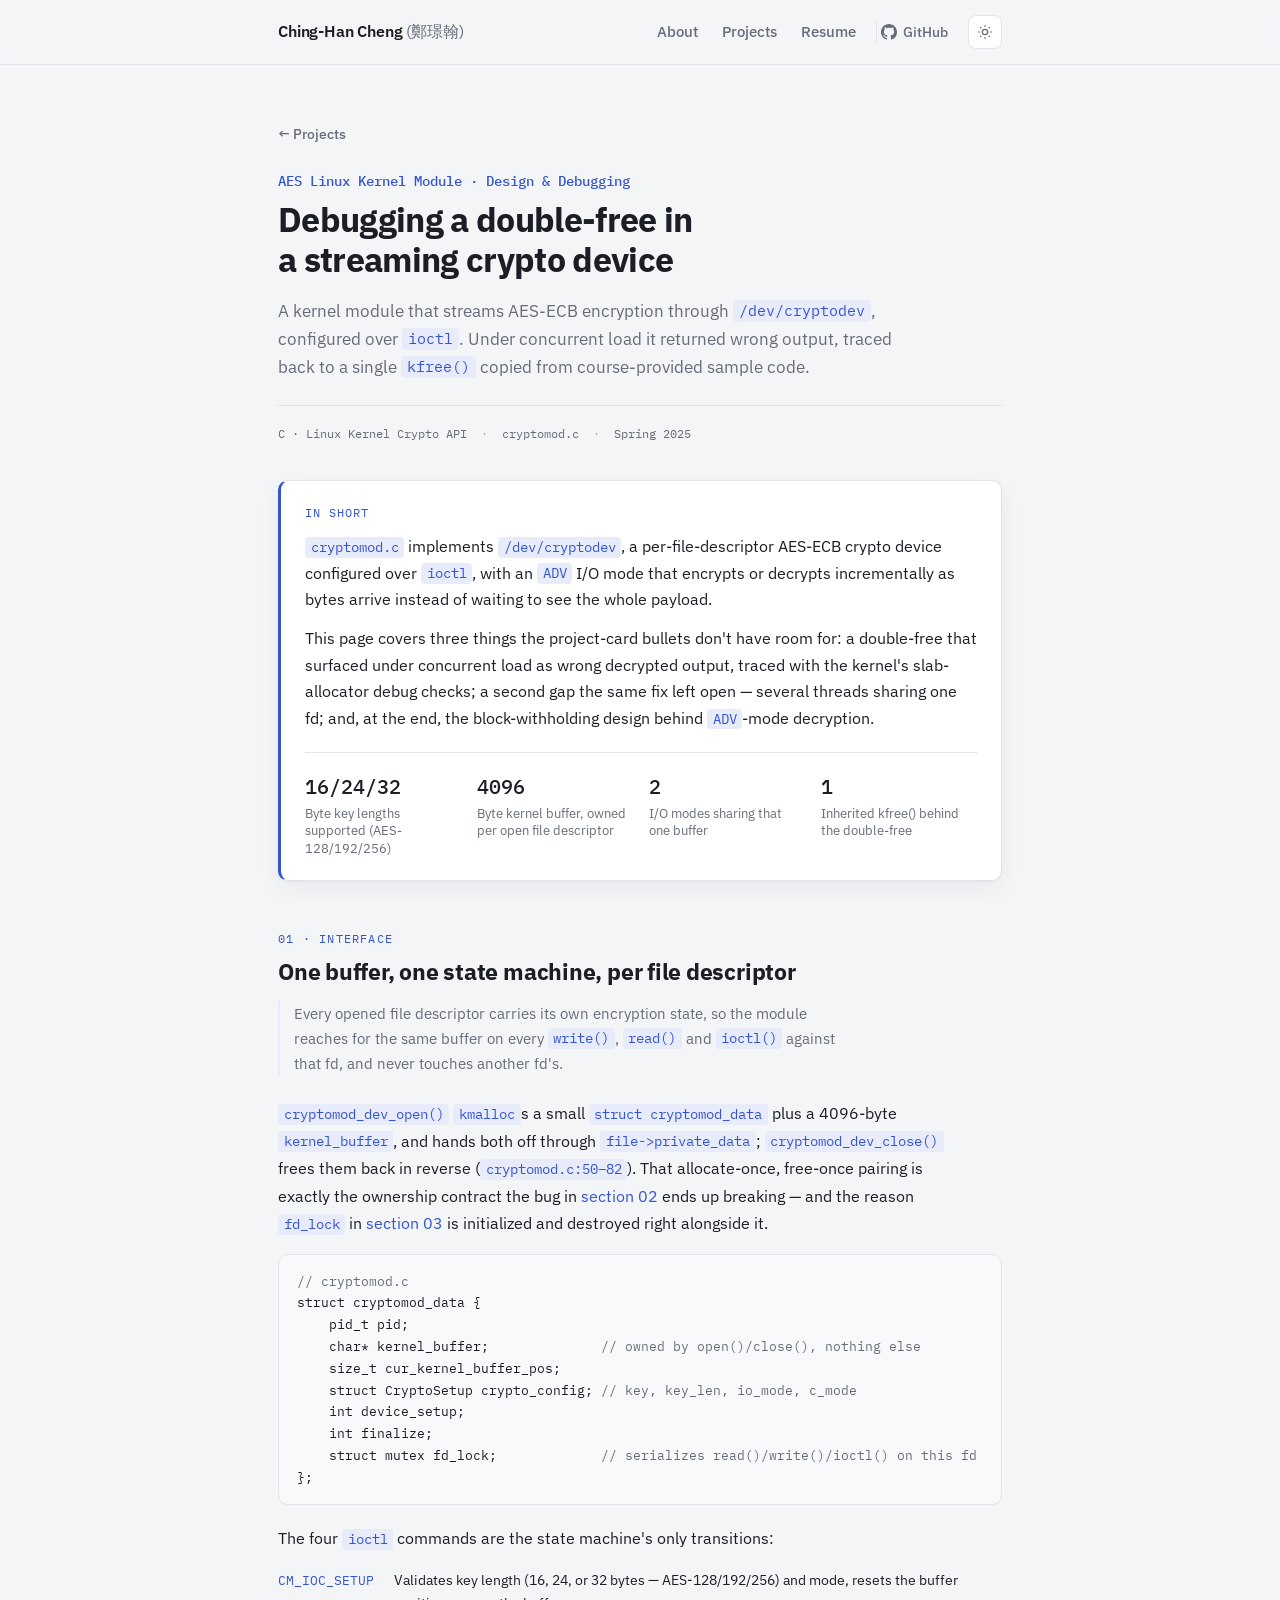
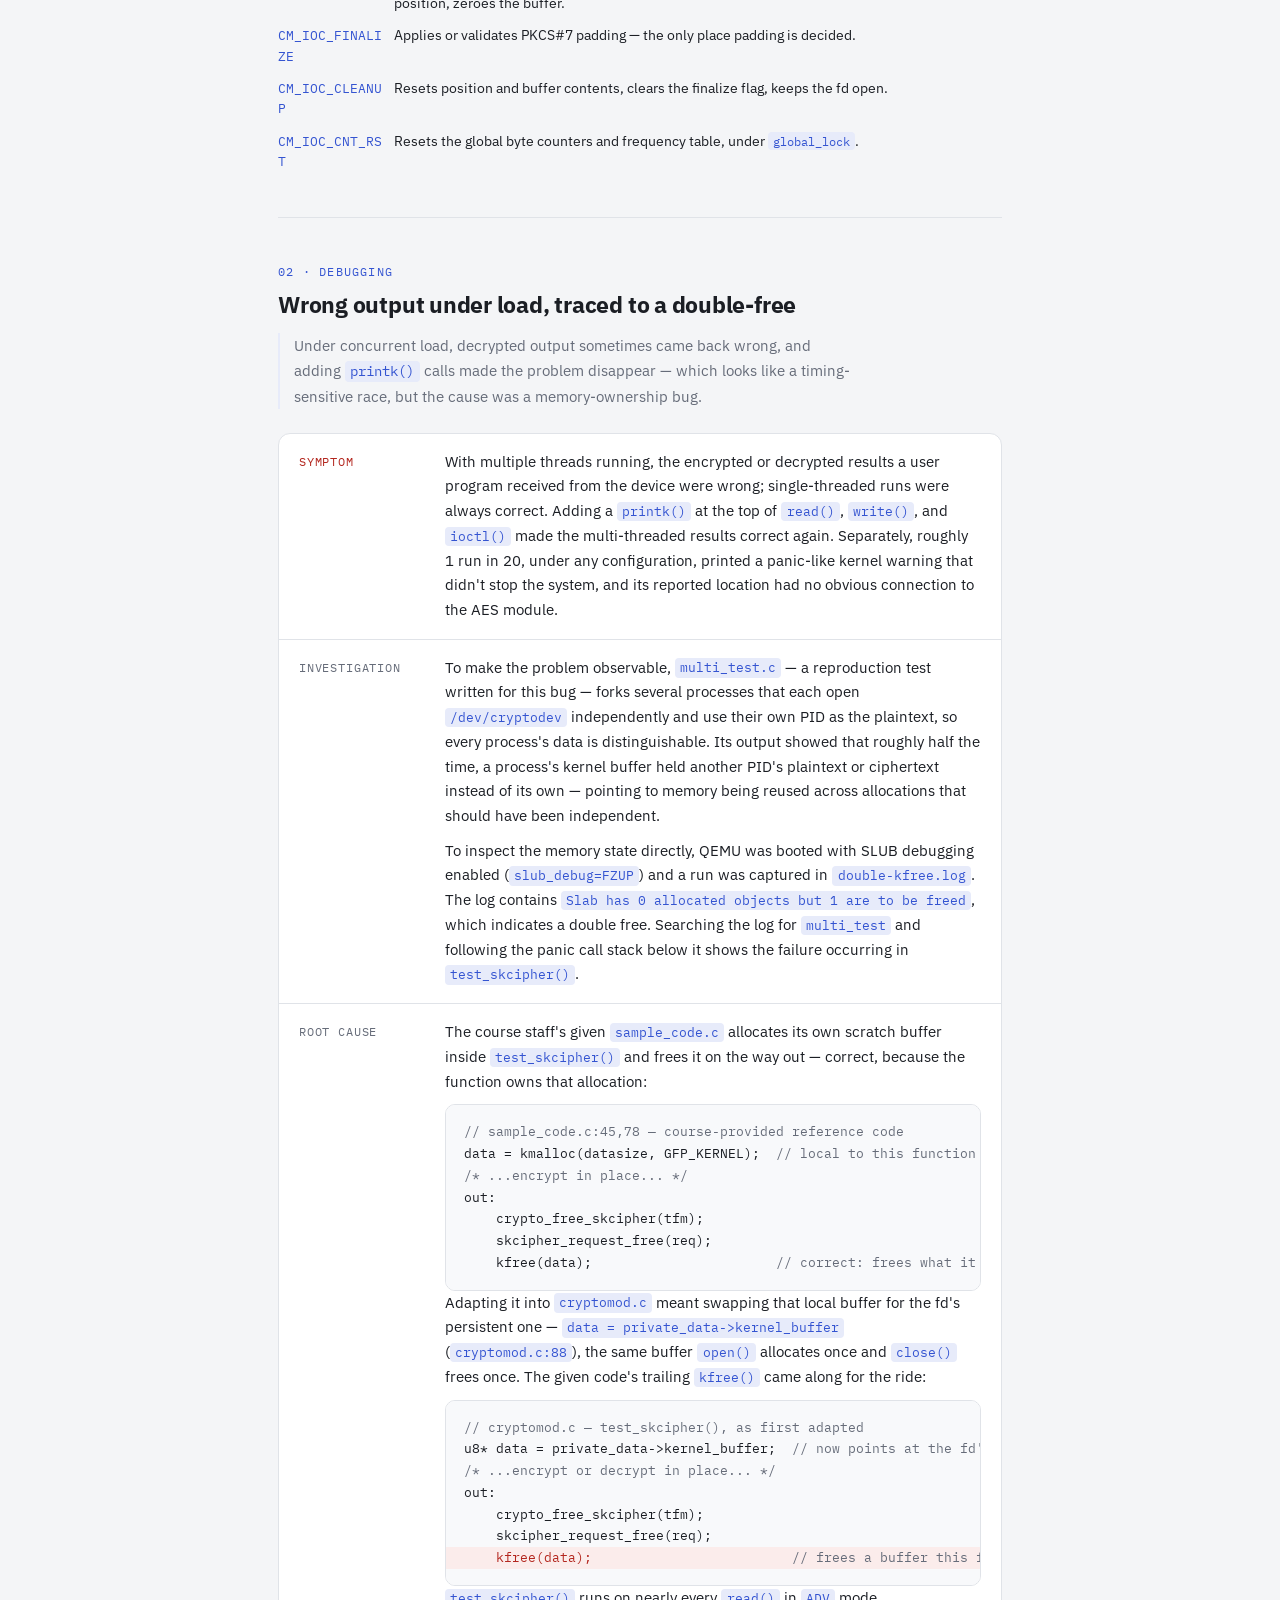
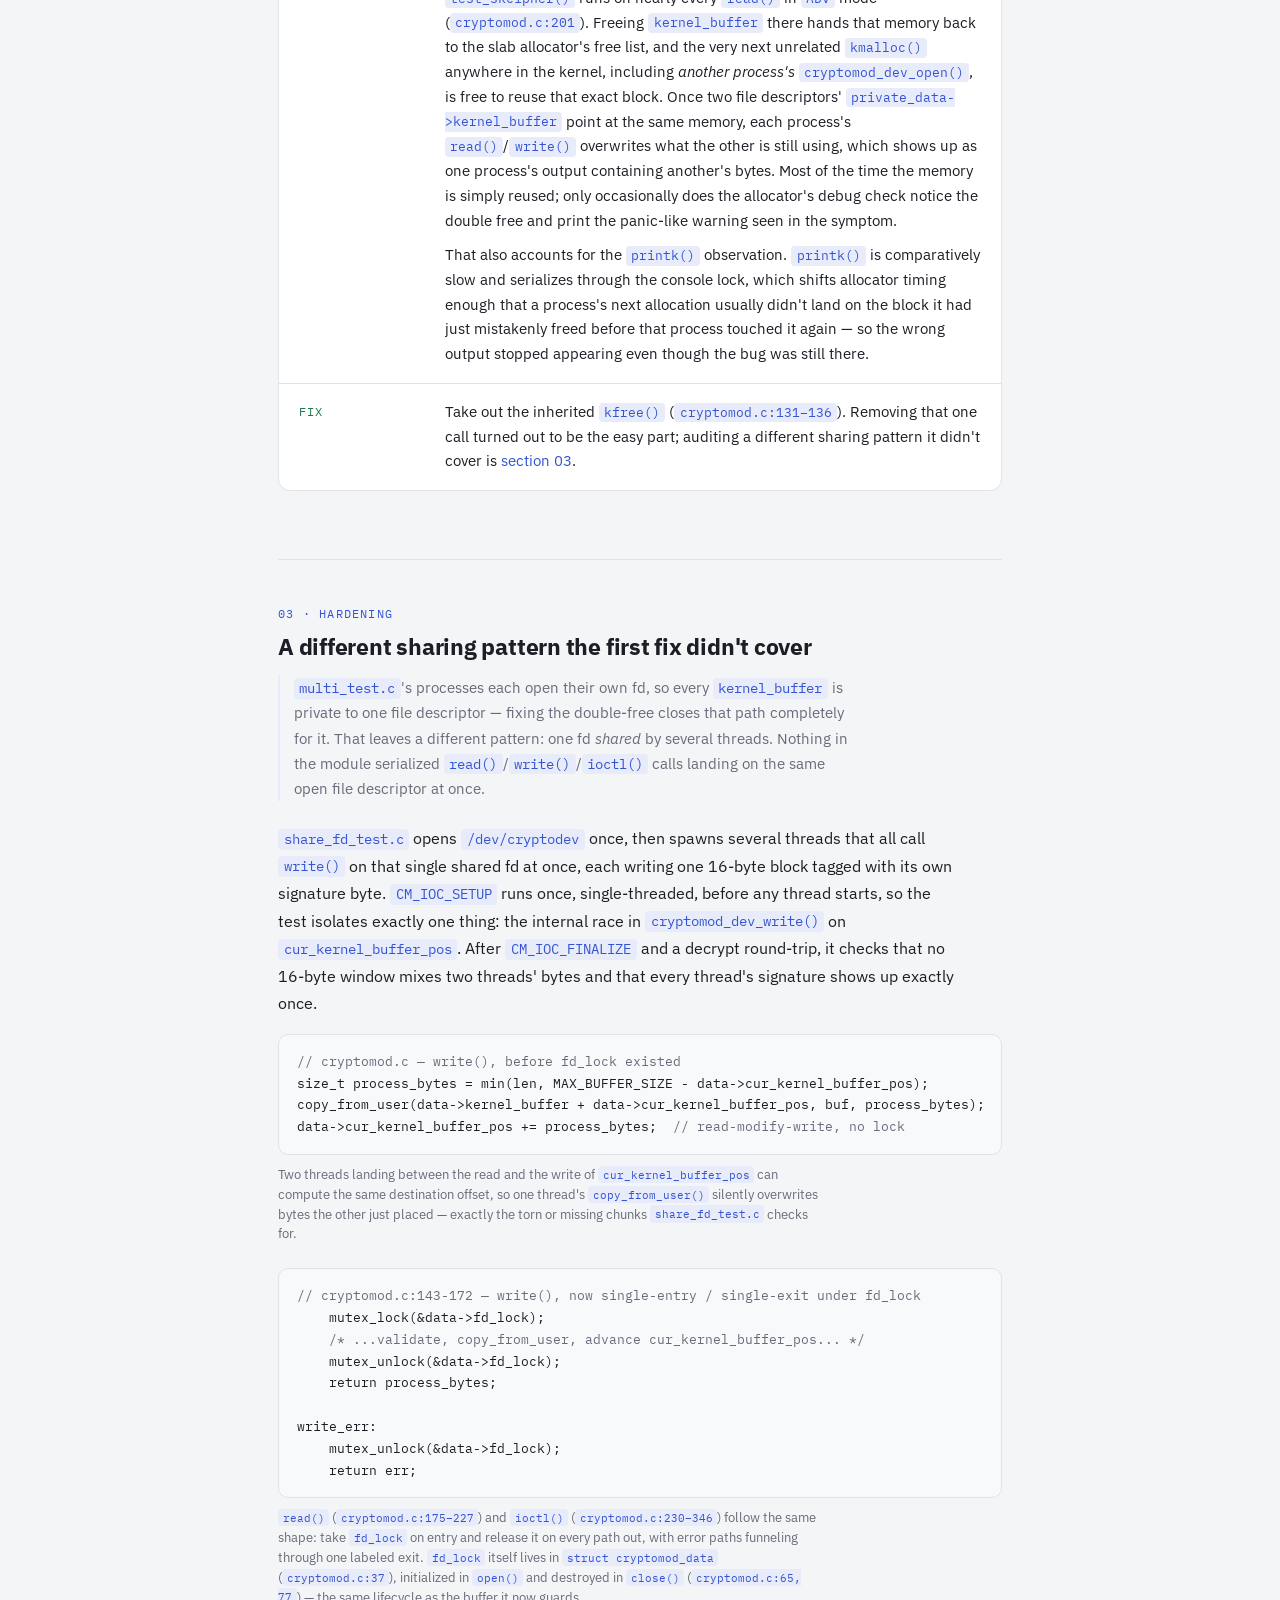
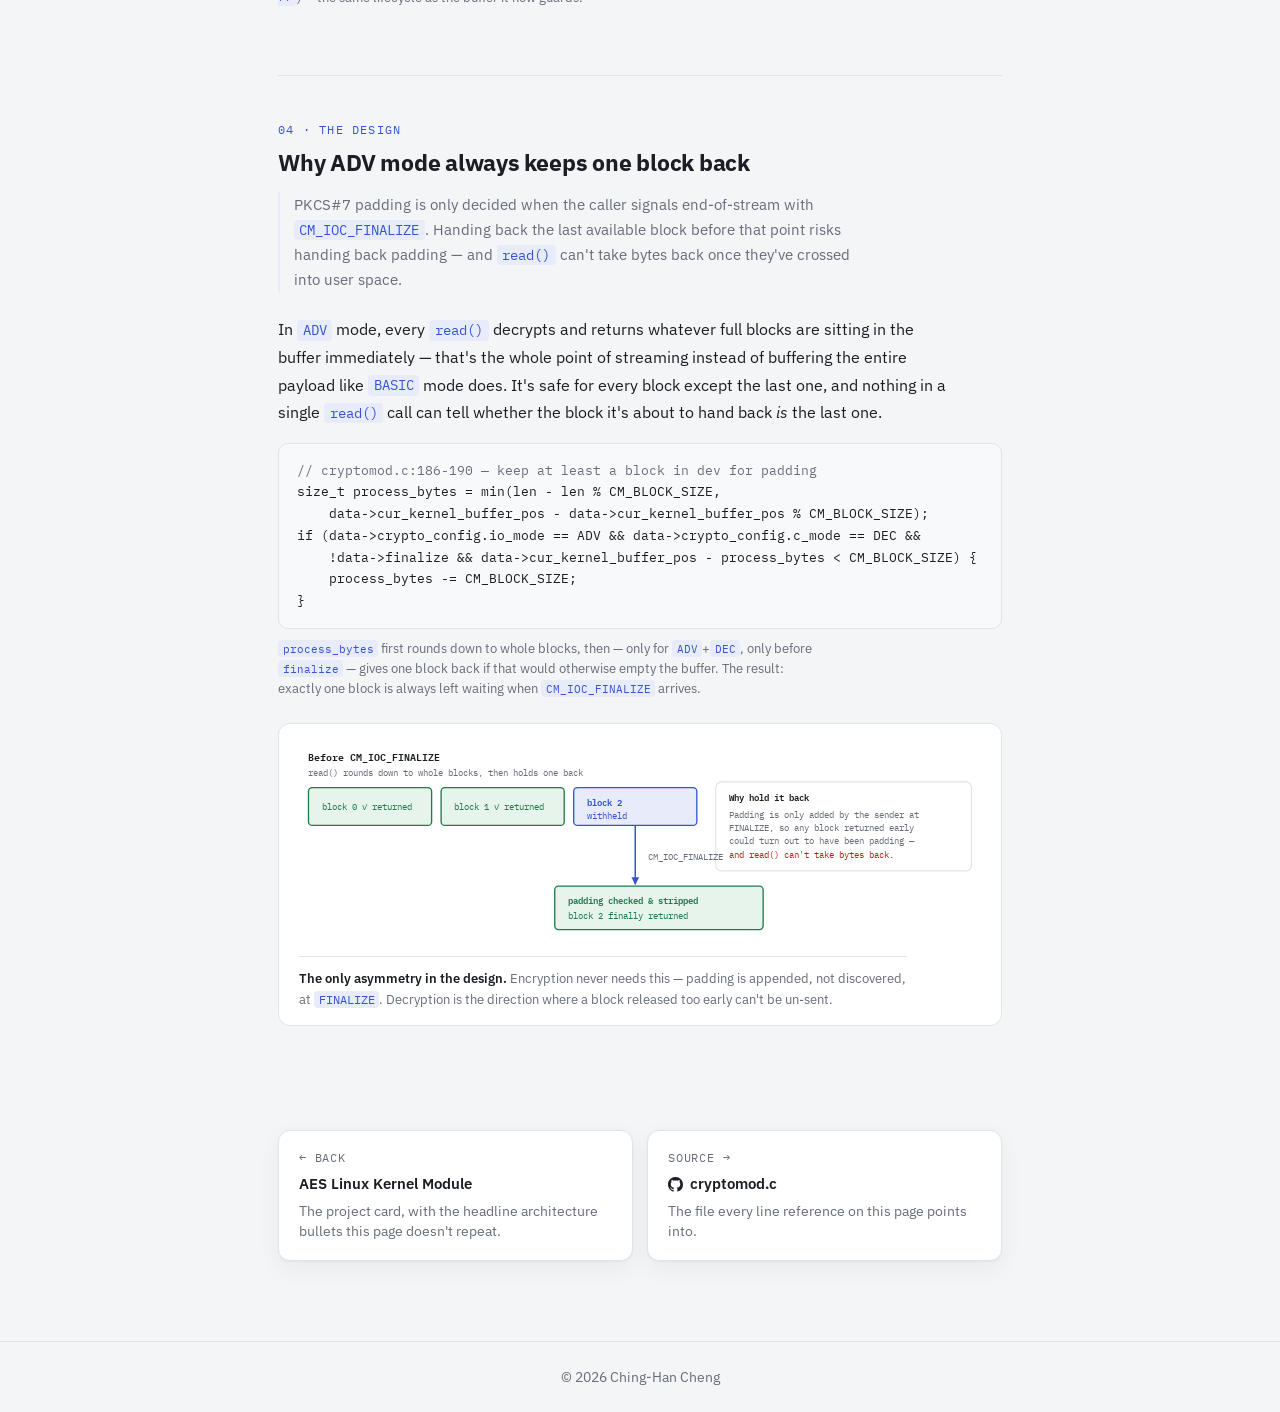
==== commit 0e20cc7f: "AES, Network, webpage comfire" ====
--- a/projects/aes-kernel-debugging.html
+++ b/projects/aes-kernel-debugging.html
@@ -4,7 +4,7 @@
 <meta charset="UTF-8">
 <meta name="viewport" content="width=device-width, initial-scale=1.0">
 <title>Debugging a Double-Free in a Streaming Crypto Device</title>
-<meta name="description" content="Designing cryptomod's ADV streaming mode around AES-ECB's 16-byte blocks, and tracing a kernel panic under concurrent load back to a single kfree() inherited, almost unchanged, from the course staff's given sample code.">
+<meta name="description" content="Designing cryptomod's ADV streaming mode around AES-ECB's 16-byte blocks, tracing wrong decrypted output under concurrent load back to a double-free inherited from the course staff's sample code, and closing a second gap a dedicated shared-fd test uncovered.">
 <link rel="icon" href="data:,">
 <link rel="preconnect" href="https://fonts.googleapis.com">
 <link rel="preconnect" href="https://fonts.gstatic.com" crossorigin>
@@ -40,22 +40,18 @@
 <main>
 
   <section class="doc-hero wrap">
-    <a class="backlink" href="../index.html#projects">&larr; Projects</a>
+    <a class="backlink" href="../index.html#aes-kernel">&larr; Projects</a>
     <p class="eyebrow">AES Linux Kernel Module &middot; Design &amp; Debugging</p>
     <h1>Debugging a double-free in a streaming crypto device</h1>
     <p class="dek">
-      A kernel module that streams AES-ECB encryption through a character device has to make
-      two things agree: a cipher that only understands 16-byte blocks, and a
-      <code>read()</code>/<code>write()</code> interface that promises neither size nor
-      alignment. Getting that streaming design right is what surfaced a double-free that only
-      panicked under concurrent load &mdash; inherited almost unchanged from four lines of code
-      the course staff handed out.
+      A kernel module that streams AES-ECB encryption through <code>/dev/cryptodev</code>,
+      configured over <code>ioctl</code>. Under concurrent load it returned wrong output, traced
+      back to a single <code>kfree()</code> copied from course-provided sample code.
     </p>
     <div class="doc-meta">
       <span>C &middot; Linux Kernel Crypto API</span>
-      <span>todo/cryptomod/cryptomod.c</span>
+      <span>cryptomod.c</span>
       <span>Spring 2025</span>
-      <span>NYCU APUE, Lab 02</span>
     </div>
   </section>
 
@@ -69,17 +65,16 @@
         the whole payload.
       </p>
       <p>
-        This page covers the two things the project-card bullets don't have room for: why
-        <code>ADV</code>-mode decryption always keeps one block sitting in the buffer, and a
-        kernel panic that looked like a multi-threading race &mdash; fixed by adding
-        <code>printk()</code> calls, which made it worse, not better &mdash; until it was traced
-        to a <code>kfree()</code> that was correct in the code it was copied from and wrong the
-        moment it was copied.
+        This page covers three things the project-card bullets don't have room for: a
+        double-free that surfaced under concurrent load as wrong decrypted output, traced with
+        the kernel's slab-allocator debug checks; a second gap the same fix left open &mdash;
+        several threads sharing one fd; and, at the end, the block-withholding design behind
+        <code>ADV</code>-mode decryption.
       </p>
       <div class="stat-row">
         <div class="stat">
-          <span class="stat-num">16</span>
-          <span class="stat-label">Bytes per AES-ECB block</span>
+          <span class="stat-num">16/24/32</span>
+          <span class="stat-label">Byte key lengths supported (AES-128/192/256)</span>
         </div>
         <div class="stat">
           <span class="stat-num">4096</span>
@@ -103,17 +98,19 @@
       <p class="sec-num">01 &middot; Interface</p>
       <h2>One buffer, one state machine, per file descriptor</h2>
       <p class="lead-in">
-        The spec requires every opened file descriptor to carry its own encryption state, so
-        the module reaches for the same buffer on every <code>write()</code>, <code>read()</code>
-        and <code>ioctl()</code> against that fd, and never touches another fd's.
+        Every opened file descriptor carries its own encryption state, so the module reaches
+        for the same buffer on every <code>write()</code>, <code>read()</code> and
+        <code>ioctl()</code> against that fd, and never touches another fd's.
       </p>
       <p>
         <code>cryptomod_dev_open()</code> <code>kmalloc</code>s a small
         <code>struct cryptomod_data</code> plus a 4096-byte <code>kernel_buffer</code>, and hands
         both off through <code>file-&gt;private_data</code>; <code>cryptomod_dev_close()</code>
-        frees them back in reverse (<code>cryptomod.c:49&ndash;79</code>). That allocate-once,
+        frees them back in reverse (<code>cryptomod.c:50&ndash;82</code>). That allocate-once,
         free-once pairing is exactly the ownership contract the bug in
-        <a href="#debugging">section 03</a> ends up breaking.
+        <a href="#debugging">section 02</a> ends up breaking &mdash; and the reason
+        <code>fd_lock</code> in <a href="#hardening">section 03</a> is initialized and destroyed
+        right alongside it.
       </p>
       <div class="code-block"><pre><code><span class="cm">// cryptomod.c</span>
 struct cryptomod_data {
@@ -123,20 +120,185 @@
     struct CryptoSetup crypto_config; <span class="cm">// key, key_len, io_mode, c_mode</span>
     int device_setup;
     int finalize;
+    struct mutex fd_lock;             <span class="cm">// serializes read()/write()/ioctl() on this fd</span>
 };</code></pre></div>
       <p>
         The four <code>ioctl</code> commands are the state machine's only transitions:
       </p>
       <ul class="feature-list">
-        <li><span class="fname">CM_IOC_SETUP</span><span>Validates key length and mode, resets the buffer position, zeroes the buffer.</span></li>
+        <li><span class="fname">CM_IOC_SETUP</span><span>Validates key length (16, 24, or 32 bytes &mdash; AES-128/192/256) and mode, resets the buffer position, zeroes the buffer.</span></li>
         <li><span class="fname">CM_IOC_FINALIZE</span><span>Applies or validates PKCS#7 padding &mdash; the only place padding is decided.</span></li>
         <li><span class="fname">CM_IOC_CLEANUP</span><span>Resets position and buffer contents, clears the finalize flag, keeps the fd open.</span></li>
         <li><span class="fname">CM_IOC_CNT_RST</span><span>Resets the global byte counters and frequency table, under <code>global_lock</code>.</span></li>
       </ul>
     </section>
 
+    <section class="section" id="debugging">
+      <p class="sec-num">02 &middot; Debugging</p>
+      <h2>Wrong output under load, traced to a double-free</h2>
+      <p class="lead-in">
+        Under concurrent load, decrypted output sometimes came back wrong, and adding
+        <code>printk()</code> calls made the problem disappear &mdash; which looks like a
+        timing-sensitive race, but the cause was a memory-ownership bug.
+      </p>
+
+      <div class="anatomy">
+        <div class="anatomy-row symptom">
+          <div class="anatomy-key">Symptom</div>
+          <div class="anatomy-val">
+            <p>
+              With multiple threads running, the encrypted or decrypted results a user program
+              received from the device were wrong; single-threaded runs were always correct.
+              Adding a <code>printk()</code> at the top of <code>read()</code>,
+              <code>write()</code>, and <code>ioctl()</code> made the multi-threaded results
+              correct again. Separately, roughly 1 run in 20, under any configuration, printed a
+              panic-like kernel warning that didn't stop the system, and its reported location
+              had no obvious connection to the AES module.
+            </p>
+          </div>
+        </div>
+        <div class="anatomy-row">
+          <div class="anatomy-key">Investigation</div>
+          <div class="anatomy-val">
+            <p>
+              To make the problem observable, <code>multi_test.c</code> &mdash; a reproduction
+              test written for this bug &mdash; forks several processes that each open
+              <code>/dev/cryptodev</code> independently and use their own PID as the plaintext,
+              so every process's data is distinguishable. Its output showed that roughly half the
+              time, a process's kernel buffer held another PID's plaintext or ciphertext instead
+              of its own &mdash; pointing to memory being reused across allocations that should
+              have been independent.
+            </p>
+            <p>
+              To inspect the memory state directly, QEMU was booted with SLUB debugging enabled
+              (<code>slub_debug=FZUP</code>) and a run was captured in
+              <code>double-kfree.log</code>. The log contains <code>Slab has 0 allocated objects
+              but 1 are to be freed</code>, which indicates a double free. Searching the log for
+              <code>multi_test</code> and following the panic call stack below it shows the
+              failure occurring in <code>test_skcipher()</code>.
+            </p>
+          </div>
+        </div>
+        <div class="anatomy-row">
+          <div class="anatomy-key">Root cause</div>
+          <div class="anatomy-val">
+            <p>
+              The course staff's given <code>sample_code.c</code> allocates its own scratch
+              buffer inside <code>test_skcipher()</code> and frees it on the way out &mdash;
+              correct, because the function owns that allocation:
+            </p>
+            <div class="code-block"><pre><code><span class="cm">// sample_code.c:45,78 — course-provided reference code</span>
+data = kmalloc(datasize, GFP_KERNEL);  <span class="cm">// local to this function</span>
+<span class="cm">/* ...encrypt in place... */</span>
+out:
+    crypto_free_skcipher(tfm);
+    skcipher_request_free(req);
+    kfree(data);                       <span class="cm">// correct: frees what it just allocated</span></code></pre></div>
+            <p>
+              Adapting it into <code>cryptomod.c</code> meant swapping that local buffer for the
+              fd's persistent one &mdash; <code>data = private_data-&gt;kernel_buffer</code>
+              (<code>cryptomod.c:88</code>), the same buffer <code>open()</code> allocates once
+              and <code>close()</code> frees once. The given code's trailing <code>kfree()</code>
+              came along for the ride:
+            </p>
+            <div class="code-block"><pre><code><span class="cm">// cryptomod.c — test_skcipher(), as first adapted</span>
+u8* data = private_data->kernel_buffer;  <span class="cm">// now points at the fd's persistent buffer</span>
+<span class="cm">/* ...encrypt or decrypt in place... */</span>
+out:
+    crypto_free_skcipher(tfm);
+    skcipher_request_free(req);
+<span class="del">    kfree(data);                         <span class="cm">// frees a buffer this function does not own</span></span></code></pre></div>
+            <p>
+              <code>test_skcipher()</code> runs on nearly every <code>read()</code> in
+              <code>ADV</code> mode (<code>cryptomod.c:201</code>). Freeing
+              <code>kernel_buffer</code> there hands that memory back to the slab allocator's
+              free list, and the very next unrelated <code>kmalloc()</code> anywhere in the
+              kernel, including <em>another process's</em> <code>cryptomod_dev_open()</code>, is
+              free to reuse that exact block. Once two file descriptors'
+              <code>private_data-&gt;kernel_buffer</code> point at the same memory, each
+              process's <code>read()</code>/<code>write()</code> overwrites what the other is
+              still using, which shows up as one process's output containing another's bytes.
+              Most of the time the memory is simply reused; only occasionally does the
+              allocator's debug check notice the double free and print the panic-like warning
+              seen in the symptom.
+            </p>
+            <p>
+              That also accounts for the <code>printk()</code> observation.
+              <code>printk()</code> is comparatively slow and serializes through the console
+              lock, which shifts allocator timing enough that a process's next allocation
+              usually didn't land on the block it had just mistakenly freed before that process
+              touched it again &mdash; so the wrong output stopped appearing even though the bug
+              was still there.
+            </p>
+          </div>
+        </div>
+        <div class="anatomy-row fix">
+          <div class="anatomy-key">Fix</div>
+          <div class="anatomy-val">
+            <p>
+              Take out the inherited <code>kfree()</code> (<code>cryptomod.c:131&ndash;136</code>).
+              Removing that one call turned out to be the easy part; auditing a different
+              sharing pattern it didn't cover is <a href="#hardening">section 03</a>.
+            </p>
+          </div>
+        </div>
+      </div>
+    </section>
+
+    <section class="section" id="hardening">
+      <p class="sec-num">03 &middot; Hardening</p>
+      <h2>A different sharing pattern the first fix didn't cover</h2>
+      <p class="lead-in">
+        <code>multi_test.c</code>'s processes each open their own fd, so every
+        <code>kernel_buffer</code> is private to one file descriptor &mdash; fixing the
+        double-free closes that path completely for it. That leaves a different pattern: one fd
+        <em>shared</em> by several threads. Nothing in the module serialized
+        <code>read()</code>/<code>write()</code>/<code>ioctl()</code> calls landing on the same
+        open file descriptor at once.
+      </p>
+      <p>
+        <code>share_fd_test.c</code> opens <code>/dev/cryptodev</code> once, then spawns several
+        threads that all call <code>write()</code> on that single shared fd at once, each writing
+        one 16-byte block tagged with its own signature byte. <code>CM_IOC_SETUP</code> runs once,
+        single-threaded, before any thread starts, so the test isolates exactly one thing: the
+        internal race in <code>cryptomod_dev_write()</code> on <code>cur_kernel_buffer_pos</code>.
+        After <code>CM_IOC_FINALIZE</code> and a decrypt round-trip, it checks that no 16-byte
+        window mixes two threads' bytes and that every thread's signature shows up exactly once.
+      </p>
+
+      <div class="code-block"><pre><code><span class="cm">// cryptomod.c — write(), before fd_lock existed</span>
+size_t process_bytes = min(len, MAX_BUFFER_SIZE - data->cur_kernel_buffer_pos);
+copy_from_user(data->kernel_buffer + data->cur_kernel_buffer_pos, buf, process_bytes);
+data->cur_kernel_buffer_pos += process_bytes;  <span class="cm">// read-modify-write, no lock</span></code></pre></div>
+      <p class="code-cap">
+        Two threads landing between the read and the write of <code>cur_kernel_buffer_pos</code>
+        can compute the same destination offset, so one thread's <code>copy_from_user()</code>
+        silently overwrites bytes the other just placed &mdash; exactly the torn or missing
+        chunks <code>share_fd_test.c</code> checks for.
+      </p>
+
+      <div class="code-block"><pre><code><span class="cm">// cryptomod.c:143-172 — write(), now single-entry / single-exit under fd_lock</span>
+    mutex_lock(&data->fd_lock);
+    <span class="cm">/* ...validate, copy_from_user, advance cur_kernel_buffer_pos... */</span>
+    mutex_unlock(&data->fd_lock);
+    return process_bytes;
+
+write_err:
+    mutex_unlock(&data->fd_lock);
+    return err;</code></pre></div>
+      <p class="code-cap">
+        <code>read()</code> (<code>cryptomod.c:175&ndash;227</code>) and
+        <code>ioctl()</code> (<code>cryptomod.c:230&ndash;346</code>) follow the same shape: take
+        <code>fd_lock</code> on entry and release it on every path out, with error paths
+        funneling through one labeled exit. <code>fd_lock</code> itself lives in
+        <code>struct cryptomod_data</code> (<code>cryptomod.c:37</code>), initialized in
+        <code>open()</code> and destroyed in <code>close()</code>
+        (<code>cryptomod.c:65, 77</code>) &mdash; the same lifecycle as the buffer it now guards.
+      </p>
+    </section>
+
     <section class="section">
-      <p class="sec-num">02 &middot; The design</p>
+      <p class="sec-num">04 &middot; The design</p>
       <h2>Why ADV mode always keeps one block back</h2>
       <p class="lead-in">
         PKCS#7 padding is only decided when the caller signals end-of-stream with
@@ -152,7 +314,7 @@
         tell whether the block it's about to hand back <em>is</em> the last one.
       </p>
 
-      <div class="code-block"><pre><code><span class="cm">// cryptomod.c:166-170 — keep at least a block in dev for padding</span>
+      <div class="code-block"><pre><code><span class="cm">// cryptomod.c:186-190 — keep at least a block in dev for padding</span>
 size_t process_bytes = min(len - len % CM_BLOCK_SIZE,
     data->cur_kernel_buffer_pos - data->cur_kernel_buffer_pos % CM_BLOCK_SIZE);
 if (data->crypto_config.io_mode == ADV && data->crypto_config.c_mode == DEC &&
@@ -209,175 +371,23 @@
           block released too early can't be un-sent.
         </figcaption>
       </figure>
-
-      <div class="note">
-        <b>Trade-off:</b> withholding bounds the cost to at most one block (16 bytes) per fd, at
-        the price of one extra branch on every <code>ADV</code>+<code>DEC</code> read.
-        <code>BASIC</code> mode sidesteps the question entirely by not processing anything until
-        <code>FINALIZE</code> &mdash; simpler, but it buffers the whole payload instead of
-        streaming it, up to the fd's 4096-byte limit.
-      </div>
     </section>
 
-    <section class="section" id="debugging">
-      <p class="sec-num">03 &middot; Debugging</p>
-      <h2>A double-free inherited from four lines of given code</h2>
-      <p class="lead-in">
-        The panic only showed up under the multi-threaded stress test, and adding a
-        <code>printk()</code> at the top and bottom of a function made it disappear &mdash;
-        which reads like a timing-sensitive race condition. It wasn't one.
-      </p>
-
-      <div class="anatomy">
-        <div class="anatomy-row symptom">
-          <div class="anatomy-key">Symptom</div>
-          <div class="anatomy-val">
-            <p>
-              <code>cryptomod.ko</code> panicked intermittently under <code>test_crypto</code>'s
-              concurrent workload. The failure moved around from run to run, and got
-              conspicuously harder to reproduce whenever <code>printk()</code> calls were added
-              near the crypto path &mdash; the kind of symptom that points straight at a data
-              race.
-            </p>
-          </div>
-        </div>
-        <div class="anatomy-row">
-          <div class="anatomy-key">Ruling out</div>
-          <div class="anatomy-val">
-            <p>
-              The obvious suspects were the globals every thread actually shares:
-              <code>byte_read</code>, <code>byte_write</code> and the 256-entry frequency table.
-              All three are only ever touched inside <code>global_lock</code>
-              (<code>cryptomod.c:153&ndash;155, 184&ndash;187, 195&ndash;197, 285&ndash;289</code>)
-              &mdash; correctly locked, every access. That ruled out a visibility race on shared
-              state and left a narrower, less obvious question: not <em>whether</em> two threads
-              could see stale data, but whether one thread's per-fd buffer could stop being valid
-              memory in the first place.
-            </p>
-          </div>
-        </div>
-        <div class="anatomy-row">
-          <div class="anatomy-key">Root cause</div>
-          <div class="anatomy-val">
-            <p>
-              The course staff's given <code>sample_code.c</code> allocates its own scratch
-              buffer inside <code>test_skcipher()</code> and frees it on the way out &mdash;
-              correct, because the function owns that allocation:
-            </p>
-            <div class="code-block"><pre><code><span class="cm">// spec/sample_code.c:45,78 — given reference code</span>
-data = kmalloc(datasize, GFP_KERNEL);  <span class="cm">// local to this function</span>
-<span class="cm">/* ...encrypt in place... */</span>
-out:
-    crypto_free_skcipher(tfm);
-    skcipher_request_free(req);
-    kfree(data);                       <span class="cm">// correct: frees what it just allocated</span></code></pre></div>
-            <p>
-              Adapting it into <code>cryptomod.c</code> meant swapping that local buffer for the
-              fd's persistent one &mdash; <code>data = private_data-&gt;kernel_buffer</code>
-              (<code>cryptomod.c:85</code>), the same buffer <code>open()</code> allocates once
-              and <code>close()</code> frees once. The given code's trailing <code>kfree()</code>
-              came along for the ride:
-            </p>
-            <div class="code-block"><pre><code><span class="cm">// cryptomod.c — test_skcipher(), as first adapted</span>
-u8* data = private_data->kernel_buffer;  <span class="cm">// now points at the fd's persistent buffer</span>
-<span class="cm">/* ...encrypt or decrypt in place... */</span>
-out:
-    crypto_free_skcipher(tfm);
-    skcipher_request_free(req);
-<span class="del">    kfree(data);                         <span class="cm">// frees a buffer this function does not own</span></span></code></pre></div>
-            <p>
-              <code>test_skcipher()</code> runs on nearly every <code>read()</code> in
-              <code>ADV</code> mode (<code>cryptomod.c:180</code>). The first call frees
-              <code>kernel_buffer</code> while <code>read()</code> still dereferences it two lines
-              later to satisfy <code>copy_to_user()</code>; every following <code>write()</code>
-              or <code>read()</code> on that fd then operates on freed memory; and
-              <code>cryptomod_dev_close()</code> frees the same pointer a second time when the fd
-              is released. A single misplaced <code>kfree()</code> produces both an immediate
-              use-after-free and an eventual double-free.
-            </p>
-            <p>
-              That also explains the <code>printk()</code> clue. <code>printk()</code> serializes
-              through the kernel console's internal lock and is comparatively slow, which shifts
-              the allocator's timing just enough that the freed buffer usually wasn't reused
-              &mdash; and corrupted &mdash; inside the narrow window before the code touched it
-              again. The symptom got rarer, not gone: a classic use-after-free heisenbug, not
-              evidence of a race the lock was missing.
-            </p>
-          </div>
-        </div>
-        <div class="anatomy-row fix">
-          <div class="anatomy-key">Fix</div>
-          <div class="anatomy-val">
-            <p>
-              Delete the inherited <code>kfree()</code> entirely. <code>kernel_buffer</code>'s
-              lifetime belongs exclusively to <code>cryptomod_dev_open()</code> and
-              <code>cryptomod_dev_close()</code> &mdash; the same allocate-once, free-once
-              discipline the given code followed correctly, restored once
-              <code>test_skcipher()</code> stopped freeing a buffer it was only ever supposed to
-              borrow (<code>cryptomod.c:128&ndash;133</code>).
-            </p>
-          </div>
-        </div>
-      </div>
-
-      <p>
-        The given code wasn't wrong &mdash; it was correct for a buffer it owned outright. The
-        bug is what happens when that assumption travels silently into code where the same
-        pointer is borrowed, not owned.
-      </p>
-    </section>
-
-    <section class="section">
-      <p class="sec-num">04 &middot; Method</p>
-      <h2>What this bug actually confirmed</h2>
-      <p class="lead-in">
-        Four habits, in the order they mattered.
-      </p>
-      <ul class="principles">
-        <li>
-          <span class="n">01</span>
-          <span><b>Ownership travels with scope, not with code that was correct elsewhere.</b>
-          The given <code>kfree()</code> was right where it was written; it stopped being right
-          the instant the pointer's lifetime changed from function-local to per-fd.</span>
-        </li>
-        <li>
-          <span class="n">02</span>
-          <span><b>A fix that changes a bug's odds isn't a fix.</b> Adding <code>printk()</code>
-          made the panic rarer, not absent &mdash; a shift in probability is a reason to keep
-          digging, not a reason to stop.</span>
-        </li>
-        <li>
-          <span class="n">03</span>
-          <span><b>Match every <code>kmalloc</code> to exactly one <code>kfree</code>, on
-          paper.</b> Tracing <code>kernel_buffer</code>'s single intended owner was enough to spot
-          the second, uninvited one.</span>
-        </li>
-        <li>
-          <span class="n">04</span>
-          <span><b>A "race condition" hypothesis should survive an actual concurrency check.</b>
-          The real trigger needed zero concurrent threads; the stress test only made it more
-          likely to land inside the corruption window.</span>
-        </li>
-      </ul>
-    </section>
-
   </div>
 
   <nav class="doc-nav">
-    <a class="nav-card" href="../index.html#projects">
+    <a class="nav-card" href="../index.html#aes-kernel">
       <span class="kind">&larr; Back</span>
       <span class="what">AES Linux Kernel Module</span>
       <span class="why">The project card, with the headline architecture bullets this page doesn't repeat.</span>
     </a>
-    <a class="nav-card" href="xv6-debugging.html">
-      <span class="kind">More debugging &rarr;</span>
-      <span class="what">Debugging a merged kernel</span>
-      <span class="why">A different kernel, a different bug &mdash; two bugs that turned out to be nowhere near the new code at all.</span>
-    </a>
     <a class="nav-card" href="https://github.com/z-jing-han/Advance-Programming-in-UNIX-system/blob/master/lab2/todo/cryptomod/cryptomod.c" target="_blank" rel="noopener">
       <span class="kind">Source &rarr;</span>
-      <span class="what">cryptomod.c</span>
-      <span class="why">Every line number above is a link into this file.</span>
+      <span class="what">
+        <svg class="icon icon-inline" viewBox="0 0 16 16" fill="currentColor" aria-hidden="true"><path d="M8 0C3.58 0 0 3.58 0 8c0 3.54 2.29 6.53 5.47 7.59.4.07.55-.17.55-.38 0-.19-.01-.82-.01-1.49-2.01.37-2.53-.49-2.69-.94-.09-.23-.48-.94-.82-1.13-.28-.15-.68-.52-.01-.53.63-.01 1.08.58 1.23.82.72 1.21 1.87.87 2.33.66.07-.52.28-.87.51-1.07-1.78-.2-3.64-.89-3.64-3.95 0-.87.31-1.59.82-2.15-.08-.2-.36-1.02.08-2.12 0 0 .67-.21 2.2.82.64-.18 1.32-.27 2-.27.68 0 1.36.09 2 .27 1.53-1.04 2.2-.82 2.2-.82.44 1.1.16 1.92.08 2.12.51.56.82 1.27.82 2.15 0 3.07-1.87 3.75-3.65 3.95.29.25.54.73.54 1.48 0 1.07-.01 1.93-.01 2.2 0 .21.15.46.55.38A8.013 8.013 0 0016 8c0-4.42-3.58-8-8-8z"/></svg>
+        cryptomod.c
+      </span>
+      <span class="why">The file every line reference on this page points into.</span>
     </a>
   </nav>
 
--- a/style.css
+++ b/style.css
@@ -295,6 +295,7 @@
   border-radius: 12px;
   padding: 24px;
   box-shadow: var(--shadow);
+  scroll-margin-top: 80px;
 }
 
 .project-head {
@@ -369,6 +370,12 @@
   font-size: 0.86rem;
   font-weight: 600;
   white-space: nowrap;
+}
+
+.card-link {
+  margin: 0 0 18px;
+  font-size: 0.88rem;
+  font-weight: 600;
 }
 
 /* Footer */
--- a/projects/writeup.css
+++ b/projects/writeup.css
@@ -637,6 +637,90 @@
   line-height: 1.52;
 }
 
+/* ---------- storyboard (hand-drawn diagram slideshow) ---------- */
+
+.doc-body .storyboard {
+  margin: 0 0 24px;
+  outline: none;
+}
+
+.storyboard-stage {
+  display: flex;
+  align-items: center;
+  justify-content: center;
+  gap: 14px;
+  padding: 20px;
+  background: #ffffff;
+  border: 1px solid var(--rule);
+  border-radius: 12px;
+}
+
+.storyboard-img {
+  min-width: 0;
+  max-width: 560px;
+  width: 100%;
+  height: auto;
+  display: block;
+}
+
+.storyboard-btn {
+  flex-shrink: 0;
+  width: 36px;
+  height: 36px;
+  border-radius: 50%;
+  border: 1px solid var(--border);
+  background: var(--bg-raised);
+  color: var(--text);
+  font-size: 1rem;
+  line-height: 1;
+  cursor: pointer;
+}
+.storyboard-btn:hover:not(:disabled) { border-color: var(--accent); color: var(--accent); }
+.storyboard-btn:disabled { opacity: 0.32; cursor: default; }
+
+.doc-body .storyboard-cap {
+  margin: 14px 0 0;
+  max-width: none;
+  font-size: 0.92rem;
+  line-height: 1.6;
+  color: var(--text-muted);
+  text-align: center;
+}
+.storyboard-cap code { font-size: 0.85em; }
+
+.storyboard-num {
+  margin-right: 6px;
+  font-family: var(--font-mono);
+  font-size: 0.76rem;
+  font-variant-numeric: tabular-nums;
+  color: var(--accent);
+}
+
+.storyboard-dots {
+  display: flex;
+  flex-wrap: wrap;
+  justify-content: center;
+  gap: 6px;
+  margin-top: 14px;
+}
+.storyboard-dot {
+  width: 26px;
+  height: 26px;
+  border-radius: 50%;
+  border: 1px solid var(--border);
+  background: var(--bg-raised);
+  color: var(--text-muted);
+  font-family: var(--font-mono);
+  font-size: 0.7rem;
+  cursor: pointer;
+}
+.storyboard-dot:hover { border-color: var(--accent); color: var(--accent); }
+.storyboard-dot.is-active {
+  background: var(--accent);
+  border-color: var(--accent);
+  color: #ffffff;
+}
+
 /* ---------- responsive ---------- */
 
 @media (max-width: 700px) {
@@ -648,4 +732,6 @@
   .doc-body .principles { grid-template-columns: 1fr; }
   .anatomy-row { grid-template-columns: 1fr; gap: 6px; }
   .feature-list li { grid-template-columns: 1fr; gap: 2px; }
-}
+  .storyboard-stage { padding: 14px; gap: 8px; }
+  .storyboard-btn { width: 30px; height: 30px; font-size: 0.9rem; }
+}
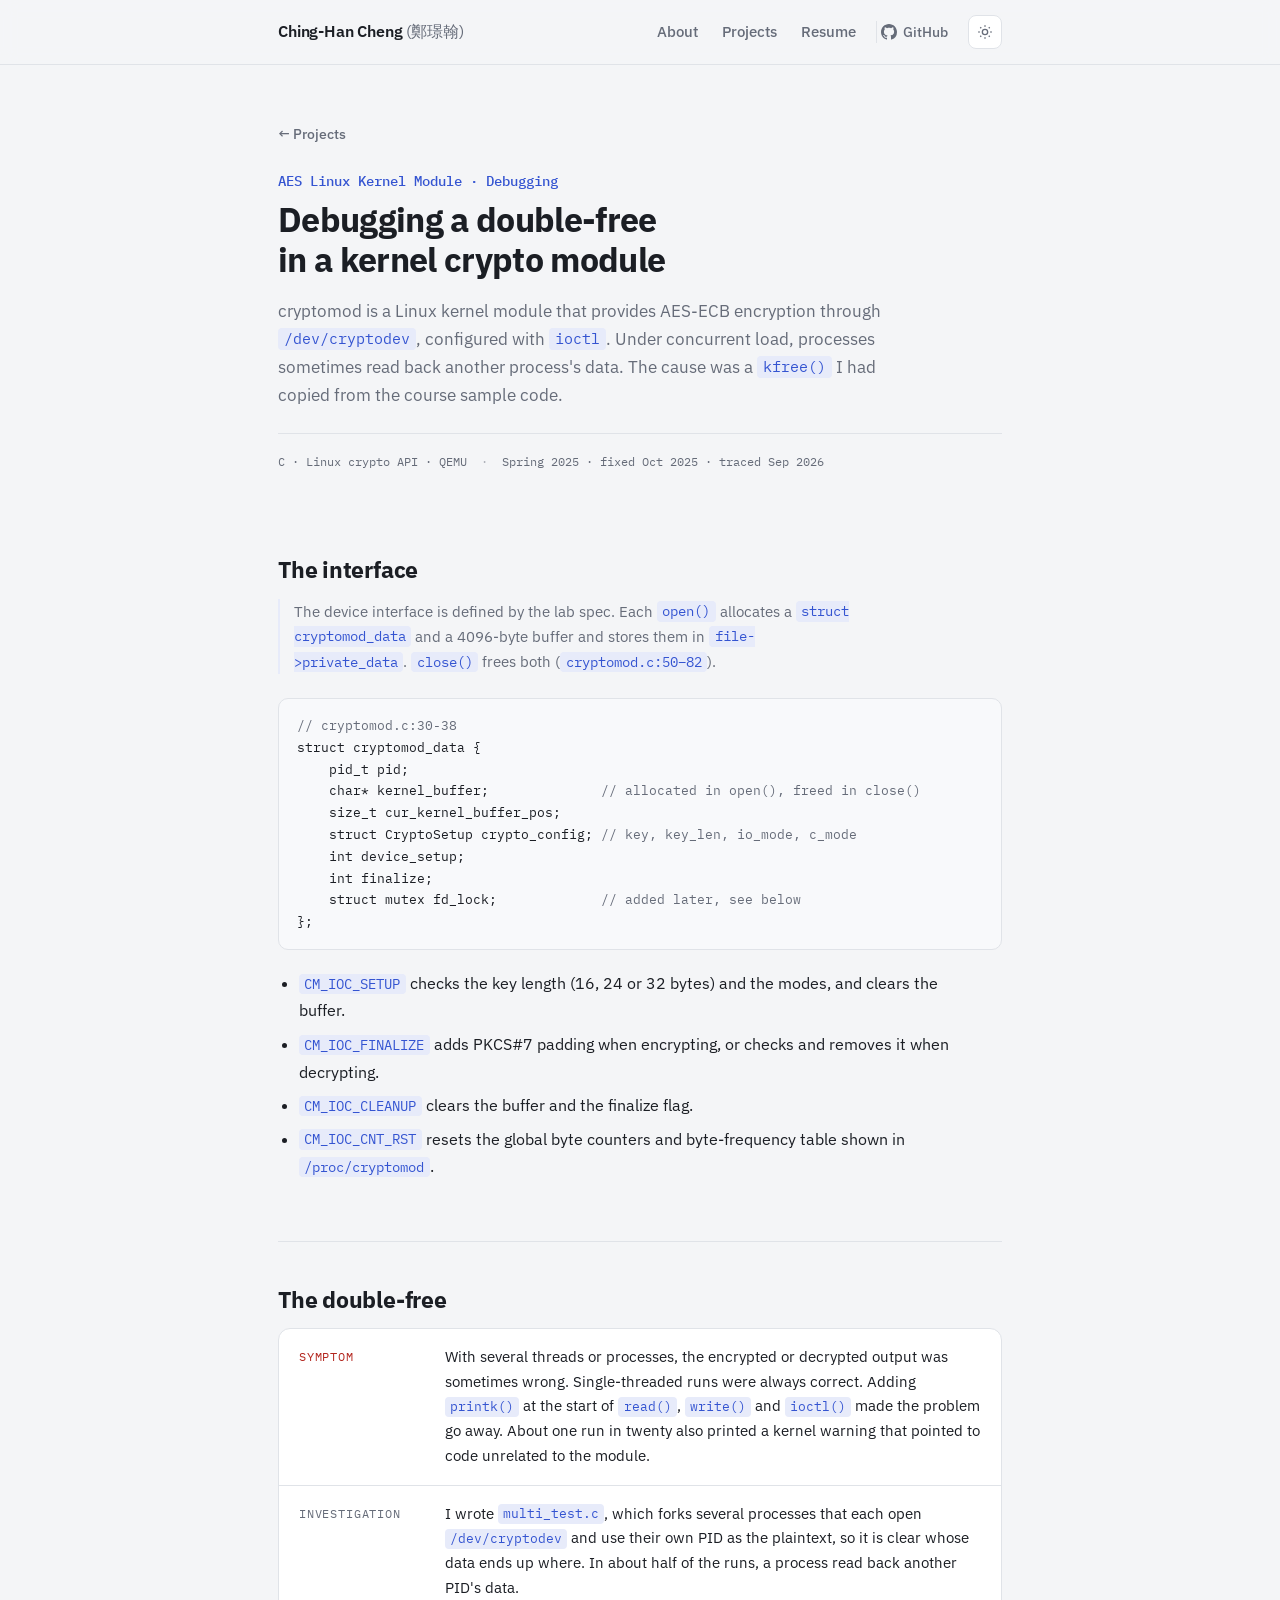
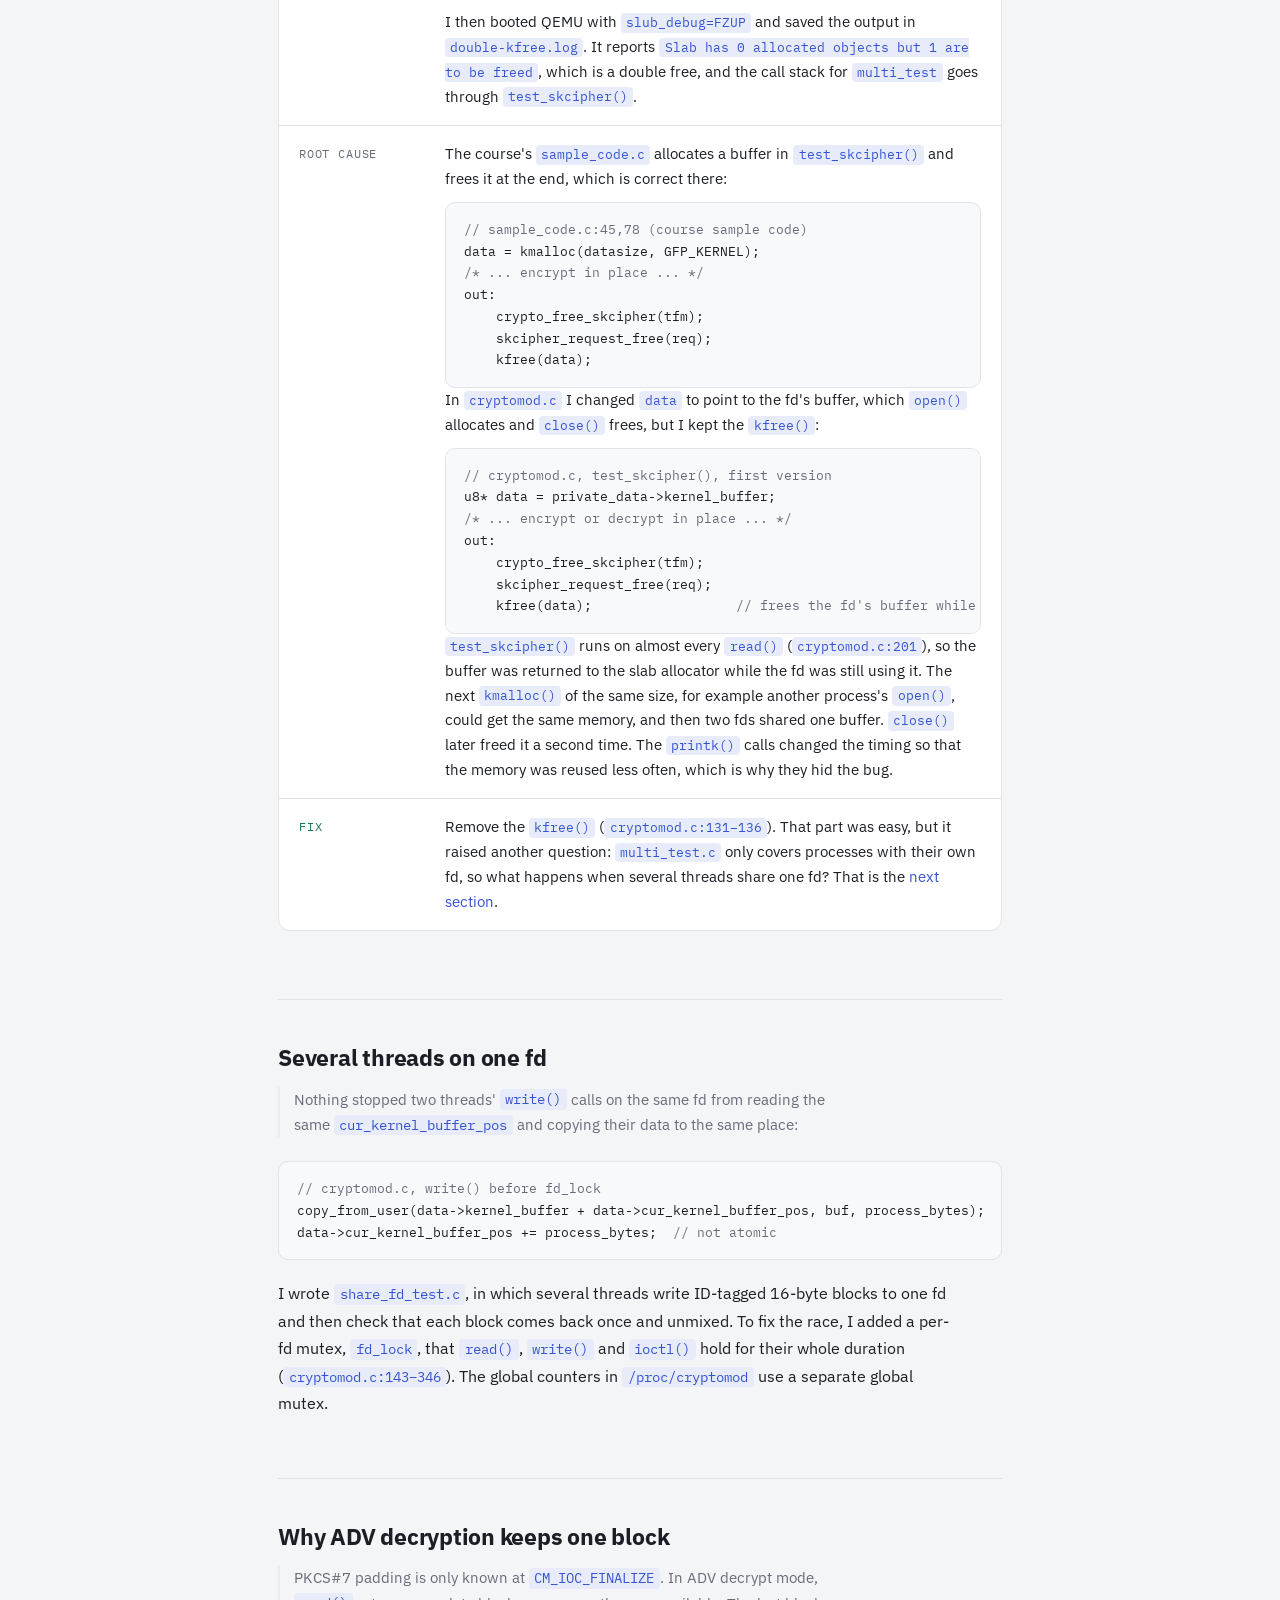
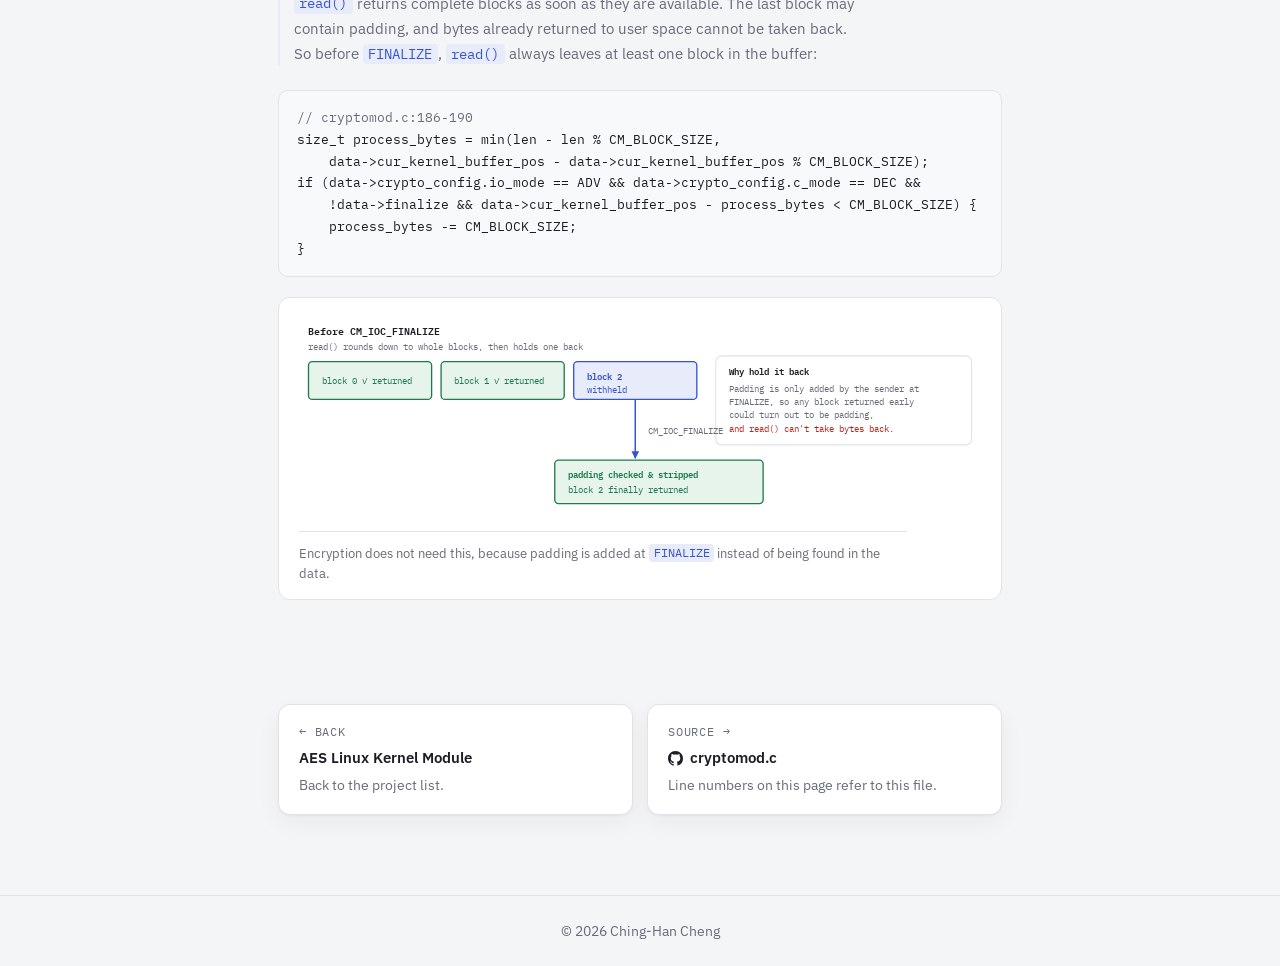
==== commit c0db824b: "Update all document, check debugger, aes, np" ====
--- a/projects/aes-kernel-debugging.html
+++ b/projects/aes-kernel-debugging.html
@@ -3,8 +3,8 @@
 <head>
 <meta charset="UTF-8">
 <meta name="viewport" content="width=device-width, initial-scale=1.0">
-<title>Debugging a Double-Free in a Streaming Crypto Device</title>
-<meta name="description" content="Designing cryptomod's ADV streaming mode around AES-ECB's 16-byte blocks, tracing wrong decrypted output under concurrent load back to a double-free inherited from the course staff's sample code, and closing a second gap a dedicated shared-fd test uncovered.">
+<title>Debugging a Kernel Double-Free</title>
+<meta name="description" content="A Linux kernel module providing AES encryption through /dev/cryptodev, and a double-free copied from course sample code that mixed up data between processes.">
 <link rel="icon" href="data:,">
 <link rel="preconnect" href="https://fonts.googleapis.com">
 <link rel="preconnect" href="https://fonts.gstatic.com" crossorigin>
@@ -41,119 +41,64 @@
 
   <section class="doc-hero wrap">
     <a class="backlink" href="../index.html#aes-kernel">&larr; Projects</a>
-    <p class="eyebrow">AES Linux Kernel Module &middot; Design &amp; Debugging</p>
-    <h1>Debugging a double-free in a streaming crypto device</h1>
+    <p class="eyebrow">AES Linux Kernel Module &middot; Debugging</p>
+    <h1>Debugging a double-free in a kernel crypto module</h1>
     <p class="dek">
-      A kernel module that streams AES-ECB encryption through <code>/dev/cryptodev</code>,
-      configured over <code>ioctl</code>. Under concurrent load it returned wrong output, traced
-      back to a single <code>kfree()</code> copied from course-provided sample code.
+      cryptomod is a Linux kernel module that provides AES-ECB encryption through
+      <code>/dev/cryptodev</code>, configured with <code>ioctl</code>. Under concurrent load,
+      processes sometimes read back another process's data. The cause was a <code>kfree()</code> I
+      had copied from the course sample code.
     </p>
     <div class="doc-meta">
-      <span>C &middot; Linux Kernel Crypto API</span>
-      <span>cryptomod.c</span>
-      <span>Spring 2025</span>
+      <span>C &middot; Linux crypto API &middot; QEMU</span>
+      <span>Spring 2025 &middot; fixed Oct 2025 &middot; traced Sep 2026</span>
     </div>
   </section>
 
-  <section class="wrap">
-    <div class="tldr">
-      <p class="tldr-label">In short</p>
-      <p>
-        <code>cryptomod.c</code> implements <code>/dev/cryptodev</code>, a per-file-descriptor
-        AES-ECB crypto device configured over <code>ioctl</code>, with an <code>ADV</code> I/O
-        mode that encrypts or decrypts incrementally as bytes arrive instead of waiting to see
-        the whole payload.
-      </p>
-      <p>
-        This page covers three things the project-card bullets don't have room for: a
-        double-free that surfaced under concurrent load as wrong decrypted output, traced with
-        the kernel's slab-allocator debug checks; a second gap the same fix left open &mdash;
-        several threads sharing one fd; and, at the end, the block-withholding design behind
-        <code>ADV</code>-mode decryption.
-      </p>
-      <div class="stat-row">
-        <div class="stat">
-          <span class="stat-num">16/24/32</span>
-          <span class="stat-label">Byte key lengths supported (AES-128/192/256)</span>
-        </div>
-        <div class="stat">
-          <span class="stat-num">4096</span>
-          <span class="stat-label">Byte kernel buffer, owned per open file descriptor</span>
-        </div>
-        <div class="stat">
-          <span class="stat-num">2</span>
-          <span class="stat-label">I/O modes sharing that one buffer</span>
-        </div>
-        <div class="stat">
-          <span class="stat-num">1</span>
-          <span class="stat-label">Inherited kfree() behind the double-free</span>
-        </div>
-      </div>
-    </div>
-  </section>
-
   <div class="doc-body wrap">
 
     <section class="section">
-      <p class="sec-num">01 &middot; Interface</p>
-      <h2>One buffer, one state machine, per file descriptor</h2>
+      <h2>The interface</h2>
       <p class="lead-in">
-        Every opened file descriptor carries its own encryption state, so the module reaches
-        for the same buffer on every <code>write()</code>, <code>read()</code> and
-        <code>ioctl()</code> against that fd, and never touches another fd's.
-      </p>
-      <p>
-        <code>cryptomod_dev_open()</code> <code>kmalloc</code>s a small
-        <code>struct cryptomod_data</code> plus a 4096-byte <code>kernel_buffer</code>, and hands
-        both off through <code>file-&gt;private_data</code>; <code>cryptomod_dev_close()</code>
-        frees them back in reverse (<code>cryptomod.c:50&ndash;82</code>). That allocate-once,
-        free-once pairing is exactly the ownership contract the bug in
-        <a href="#debugging">section 02</a> ends up breaking &mdash; and the reason
-        <code>fd_lock</code> in <a href="#hardening">section 03</a> is initialized and destroyed
-        right alongside it.
-      </p>
-      <div class="code-block"><pre><code><span class="cm">// cryptomod.c</span>
+        The device interface is defined by the lab spec. Each <code>open()</code> allocates a
+        <code>struct cryptomod_data</code> and a 4096-byte buffer and stores them in
+        <code>file-&gt;private_data</code>. <code>close()</code> frees both
+        (<code>cryptomod.c:50&ndash;82</code>).
+      </p>
+      <div class="code-block"><pre><code><span class="cm">// cryptomod.c:30-38</span>
 struct cryptomod_data {
     pid_t pid;
-    char* kernel_buffer;              <span class="cm">// owned by open()/close(), nothing else</span>
+    char* kernel_buffer;              <span class="cm">// allocated in open(), freed in close()</span>
     size_t cur_kernel_buffer_pos;
     struct CryptoSetup crypto_config; <span class="cm">// key, key_len, io_mode, c_mode</span>
     int device_setup;
     int finalize;
-    struct mutex fd_lock;             <span class="cm">// serializes read()/write()/ioctl() on this fd</span>
+    struct mutex fd_lock;             <span class="cm">// added later, see below</span>
 };</code></pre></div>
-      <p>
-        The four <code>ioctl</code> commands are the state machine's only transitions:
-      </p>
-      <ul class="feature-list">
-        <li><span class="fname">CM_IOC_SETUP</span><span>Validates key length (16, 24, or 32 bytes &mdash; AES-128/192/256) and mode, resets the buffer position, zeroes the buffer.</span></li>
-        <li><span class="fname">CM_IOC_FINALIZE</span><span>Applies or validates PKCS#7 padding &mdash; the only place padding is decided.</span></li>
-        <li><span class="fname">CM_IOC_CLEANUP</span><span>Resets position and buffer contents, clears the finalize flag, keeps the fd open.</span></li>
-        <li><span class="fname">CM_IOC_CNT_RST</span><span>Resets the global byte counters and frequency table, under <code>global_lock</code>.</span></li>
+      <ul>
+        <li><code>CM_IOC_SETUP</code> checks the key length (16, 24 or 32 bytes) and the modes, and
+          clears the buffer.</li>
+        <li><code>CM_IOC_FINALIZE</code> adds PKCS#7 padding when encrypting, or checks and removes it
+          when decrypting.</li>
+        <li><code>CM_IOC_CLEANUP</code> clears the buffer and the finalize flag.</li>
+        <li><code>CM_IOC_CNT_RST</code> resets the global byte counters and byte-frequency table shown
+          in <code>/proc/cryptomod</code>.</li>
       </ul>
     </section>
 
     <section class="section" id="debugging">
-      <p class="sec-num">02 &middot; Debugging</p>
-      <h2>Wrong output under load, traced to a double-free</h2>
-      <p class="lead-in">
-        Under concurrent load, decrypted output sometimes came back wrong, and adding
-        <code>printk()</code> calls made the problem disappear &mdash; which looks like a
-        timing-sensitive race, but the cause was a memory-ownership bug.
-      </p>
+      <h2>The double-free</h2>
 
       <div class="anatomy">
         <div class="anatomy-row symptom">
           <div class="anatomy-key">Symptom</div>
           <div class="anatomy-val">
             <p>
-              With multiple threads running, the encrypted or decrypted results a user program
-              received from the device were wrong; single-threaded runs were always correct.
-              Adding a <code>printk()</code> at the top of <code>read()</code>,
-              <code>write()</code>, and <code>ioctl()</code> made the multi-threaded results
-              correct again. Separately, roughly 1 run in 20, under any configuration, printed a
-              panic-like kernel warning that didn't stop the system, and its reported location
-              had no obvious connection to the AES module.
+              With several threads or processes, the encrypted or decrypted output was sometimes
+              wrong. Single-threaded runs were always correct. Adding <code>printk()</code> at the
+              start of <code>read()</code>, <code>write()</code> and <code>ioctl()</code> made the
+              problem go away. About one run in twenty also printed a kernel warning that pointed to
+              code unrelated to the module.
             </p>
           </div>
         </div>
@@ -161,21 +106,15 @@
           <div class="anatomy-key">Investigation</div>
           <div class="anatomy-val">
             <p>
-              To make the problem observable, <code>multi_test.c</code> &mdash; a reproduction
-              test written for this bug &mdash; forks several processes that each open
-              <code>/dev/cryptodev</code> independently and use their own PID as the plaintext,
-              so every process's data is distinguishable. Its output showed that roughly half the
-              time, a process's kernel buffer held another PID's plaintext or ciphertext instead
-              of its own &mdash; pointing to memory being reused across allocations that should
-              have been independent.
-            </p>
-            <p>
-              To inspect the memory state directly, QEMU was booted with SLUB debugging enabled
-              (<code>slub_debug=FZUP</code>) and a run was captured in
-              <code>double-kfree.log</code>. The log contains <code>Slab has 0 allocated objects
-              but 1 are to be freed</code>, which indicates a double free. Searching the log for
-              <code>multi_test</code> and following the panic call stack below it shows the
-              failure occurring in <code>test_skcipher()</code>.
+              I wrote <code>multi_test.c</code>, which forks several processes that each open
+              <code>/dev/cryptodev</code> and use their own PID as the plaintext, so it is clear whose
+              data ends up where. In about half of the runs, a process read back another PID's data.
+            </p>
+            <p>
+              I then booted QEMU with <code>slub_debug=FZUP</code> and saved the output in
+              <code>double-kfree.log</code>. It reports <code>Slab has 0 allocated objects but 1 are
+              to be freed</code>, which is a double free, and the call stack for
+              <code>multi_test</code> goes through <code>test_skcipher()</code>.
             </p>
           </div>
         </div>
@@ -183,52 +122,36 @@
           <div class="anatomy-key">Root cause</div>
           <div class="anatomy-val">
             <p>
-              The course staff's given <code>sample_code.c</code> allocates its own scratch
-              buffer inside <code>test_skcipher()</code> and frees it on the way out &mdash;
-              correct, because the function owns that allocation:
-            </p>
-            <div class="code-block"><pre><code><span class="cm">// sample_code.c:45,78 — course-provided reference code</span>
-data = kmalloc(datasize, GFP_KERNEL);  <span class="cm">// local to this function</span>
-<span class="cm">/* ...encrypt in place... */</span>
+              The course's <code>sample_code.c</code> allocates a buffer in
+              <code>test_skcipher()</code> and frees it at the end, which is correct there:
+            </p>
+            <div class="code-block"><pre><code><span class="cm">// sample_code.c:45,78 (course sample code)</span>
+data = kmalloc(datasize, GFP_KERNEL);
+<span class="cm">/* ... encrypt in place ... */</span>
 out:
     crypto_free_skcipher(tfm);
     skcipher_request_free(req);
-    kfree(data);                       <span class="cm">// correct: frees what it just allocated</span></code></pre></div>
-            <p>
-              Adapting it into <code>cryptomod.c</code> meant swapping that local buffer for the
-              fd's persistent one &mdash; <code>data = private_data-&gt;kernel_buffer</code>
-              (<code>cryptomod.c:88</code>), the same buffer <code>open()</code> allocates once
-              and <code>close()</code> frees once. The given code's trailing <code>kfree()</code>
-              came along for the ride:
-            </p>
-            <div class="code-block"><pre><code><span class="cm">// cryptomod.c — test_skcipher(), as first adapted</span>
-u8* data = private_data->kernel_buffer;  <span class="cm">// now points at the fd's persistent buffer</span>
-<span class="cm">/* ...encrypt or decrypt in place... */</span>
+    kfree(data);</code></pre></div>
+            <p>
+              In <code>cryptomod.c</code> I changed <code>data</code> to point to the fd's buffer,
+              which <code>open()</code> allocates and <code>close()</code> frees, but I kept the
+              <code>kfree()</code>:
+            </p>
+            <div class="code-block"><pre><code><span class="cm">// cryptomod.c, test_skcipher(), first version</span>
+u8* data = private_data-&gt;kernel_buffer;
+<span class="cm">/* ... encrypt or decrypt in place ... */</span>
 out:
     crypto_free_skcipher(tfm);
     skcipher_request_free(req);
-<span class="del">    kfree(data);                         <span class="cm">// frees a buffer this function does not own</span></span></code></pre></div>
-            <p>
-              <code>test_skcipher()</code> runs on nearly every <code>read()</code> in
-              <code>ADV</code> mode (<code>cryptomod.c:201</code>). Freeing
-              <code>kernel_buffer</code> there hands that memory back to the slab allocator's
-              free list, and the very next unrelated <code>kmalloc()</code> anywhere in the
-              kernel, including <em>another process's</em> <code>cryptomod_dev_open()</code>, is
-              free to reuse that exact block. Once two file descriptors'
-              <code>private_data-&gt;kernel_buffer</code> point at the same memory, each
-              process's <code>read()</code>/<code>write()</code> overwrites what the other is
-              still using, which shows up as one process's output containing another's bytes.
-              Most of the time the memory is simply reused; only occasionally does the
-              allocator's debug check notice the double free and print the panic-like warning
-              seen in the symptom.
-            </p>
-            <p>
-              That also accounts for the <code>printk()</code> observation.
-              <code>printk()</code> is comparatively slow and serializes through the console
-              lock, which shifts allocator timing enough that a process's next allocation
-              usually didn't land on the block it had just mistakenly freed before that process
-              touched it again &mdash; so the wrong output stopped appearing even though the bug
-              was still there.
+    kfree(data);                  <span class="cm">// frees the fd's buffer while it is still in use</span></code></pre></div>
+            <p>
+              <code>test_skcipher()</code> runs on almost every <code>read()</code>
+              (<code>cryptomod.c:201</code>), so the buffer was returned to the slab allocator while
+              the fd was still using it. The next <code>kmalloc()</code> of the same size, for example
+              another process's <code>open()</code>, could get the same memory, and then two fds
+              shared one buffer. <code>close()</code> later freed it a second time. The
+              <code>printk()</code> calls changed the timing so that the memory was reused less often,
+              which is why they hid the bug.
             </p>
           </div>
         </div>
@@ -236,9 +159,10 @@
           <div class="anatomy-key">Fix</div>
           <div class="anatomy-val">
             <p>
-              Take out the inherited <code>kfree()</code> (<code>cryptomod.c:131&ndash;136</code>).
-              Removing that one call turned out to be the easy part; auditing a different
-              sharing pattern it didn't cover is <a href="#hardening">section 03</a>.
+              Remove the <code>kfree()</code> (<code>cryptomod.c:131&ndash;136</code>). That part was
+              easy, but it raised another question: <code>multi_test.c</code> only covers processes
+              with their own fd, so what happens when several threads share one fd? That is the
+              <a href="#hardening">next section</a>.
             </p>
           </div>
         </div>
@@ -246,87 +170,39 @@
     </section>
 
     <section class="section" id="hardening">
-      <p class="sec-num">03 &middot; Hardening</p>
-      <h2>A different sharing pattern the first fix didn't cover</h2>
+      <h2>Several threads on one fd</h2>
       <p class="lead-in">
-        <code>multi_test.c</code>'s processes each open their own fd, so every
-        <code>kernel_buffer</code> is private to one file descriptor &mdash; fixing the
-        double-free closes that path completely for it. That leaves a different pattern: one fd
-        <em>shared</em> by several threads. Nothing in the module serialized
-        <code>read()</code>/<code>write()</code>/<code>ioctl()</code> calls landing on the same
-        open file descriptor at once.
-      </p>
+        Nothing stopped two threads' <code>write()</code> calls on the same fd from reading the
+        same <code>cur_kernel_buffer_pos</code> and copying their data to the same place:
+      </p>
+      <div class="code-block"><pre><code><span class="cm">// cryptomod.c, write() before fd_lock</span>
+copy_from_user(data-&gt;kernel_buffer + data-&gt;cur_kernel_buffer_pos, buf, process_bytes);
+data-&gt;cur_kernel_buffer_pos += process_bytes;  <span class="cm">// not atomic</span></code></pre></div>
       <p>
-        <code>share_fd_test.c</code> opens <code>/dev/cryptodev</code> once, then spawns several
-        threads that all call <code>write()</code> on that single shared fd at once, each writing
-        one 16-byte block tagged with its own signature byte. <code>CM_IOC_SETUP</code> runs once,
-        single-threaded, before any thread starts, so the test isolates exactly one thing: the
-        internal race in <code>cryptomod_dev_write()</code> on <code>cur_kernel_buffer_pos</code>.
-        After <code>CM_IOC_FINALIZE</code> and a decrypt round-trip, it checks that no 16-byte
-        window mixes two threads' bytes and that every thread's signature shows up exactly once.
-      </p>
-
-      <div class="code-block"><pre><code><span class="cm">// cryptomod.c — write(), before fd_lock existed</span>
-size_t process_bytes = min(len, MAX_BUFFER_SIZE - data->cur_kernel_buffer_pos);
-copy_from_user(data->kernel_buffer + data->cur_kernel_buffer_pos, buf, process_bytes);
-data->cur_kernel_buffer_pos += process_bytes;  <span class="cm">// read-modify-write, no lock</span></code></pre></div>
-      <p class="code-cap">
-        Two threads landing between the read and the write of <code>cur_kernel_buffer_pos</code>
-        can compute the same destination offset, so one thread's <code>copy_from_user()</code>
-        silently overwrites bytes the other just placed &mdash; exactly the torn or missing
-        chunks <code>share_fd_test.c</code> checks for.
-      </p>
-
-      <div class="code-block"><pre><code><span class="cm">// cryptomod.c:143-172 — write(), now single-entry / single-exit under fd_lock</span>
-    mutex_lock(&data->fd_lock);
-    <span class="cm">/* ...validate, copy_from_user, advance cur_kernel_buffer_pos... */</span>
-    mutex_unlock(&data->fd_lock);
-    return process_bytes;
-
-write_err:
-    mutex_unlock(&data->fd_lock);
-    return err;</code></pre></div>
-      <p class="code-cap">
-        <code>read()</code> (<code>cryptomod.c:175&ndash;227</code>) and
-        <code>ioctl()</code> (<code>cryptomod.c:230&ndash;346</code>) follow the same shape: take
-        <code>fd_lock</code> on entry and release it on every path out, with error paths
-        funneling through one labeled exit. <code>fd_lock</code> itself lives in
-        <code>struct cryptomod_data</code> (<code>cryptomod.c:37</code>), initialized in
-        <code>open()</code> and destroyed in <code>close()</code>
-        (<code>cryptomod.c:65, 77</code>) &mdash; the same lifecycle as the buffer it now guards.
+        I wrote <code>share_fd_test.c</code>, in which several threads write ID-tagged 16-byte
+        blocks to one fd and then check that each block comes back once and unmixed. To fix the
+        race, I added a per-fd mutex, <code>fd_lock</code>, that <code>read()</code>,
+        <code>write()</code> and <code>ioctl()</code> hold for their whole duration
+        (<code>cryptomod.c:143&ndash;346</code>). The global counters in
+        <code>/proc/cryptomod</code> use a separate global mutex.
       </p>
     </section>
 
     <section class="section">
-      <p class="sec-num">04 &middot; The design</p>
-      <h2>Why ADV mode always keeps one block back</h2>
+      <h2>Why ADV decryption keeps one block</h2>
       <p class="lead-in">
-        PKCS#7 padding is only decided when the caller signals end-of-stream with
-        <code>CM_IOC_FINALIZE</code>. Handing back the last available block before that point
-        risks handing back padding &mdash; and <code>read()</code> can't take bytes back once
-        they've crossed into user space.
-      </p>
-      <p>
-        In <code>ADV</code> mode, every <code>read()</code> decrypts and returns whatever full
-        blocks are sitting in the buffer immediately &mdash; that's the whole point of streaming
-        instead of buffering the entire payload like <code>BASIC</code> mode does. It's safe for
-        every block except the last one, and nothing in a single <code>read()</code> call can
-        tell whether the block it's about to hand back <em>is</em> the last one.
-      </p>
-
-      <div class="code-block"><pre><code><span class="cm">// cryptomod.c:186-190 — keep at least a block in dev for padding</span>
+        PKCS#7 padding is only known at <code>CM_IOC_FINALIZE</code>. In ADV decrypt mode,
+        <code>read()</code> returns complete blocks as soon as they are available. The last block may
+        contain padding, and bytes already returned to user space cannot be taken back. So before
+        <code>FINALIZE</code>, <code>read()</code> always leaves at least one block in the buffer:
+      </p>
+      <div class="code-block"><pre><code><span class="cm">// cryptomod.c:186-190</span>
 size_t process_bytes = min(len - len % CM_BLOCK_SIZE,
-    data->cur_kernel_buffer_pos - data->cur_kernel_buffer_pos % CM_BLOCK_SIZE);
-if (data->crypto_config.io_mode == ADV && data->crypto_config.c_mode == DEC &&
-    !data->finalize && data->cur_kernel_buffer_pos - process_bytes < CM_BLOCK_SIZE) {
+    data-&gt;cur_kernel_buffer_pos - data-&gt;cur_kernel_buffer_pos % CM_BLOCK_SIZE);
+if (data-&gt;crypto_config.io_mode == ADV &amp;&amp; data-&gt;crypto_config.c_mode == DEC &amp;&amp;
+    !data-&gt;finalize &amp;&amp; data-&gt;cur_kernel_buffer_pos - process_bytes &lt; CM_BLOCK_SIZE) {
     process_bytes -= CM_BLOCK_SIZE;
 }</code></pre></div>
-      <p class="code-cap">
-        <code>process_bytes</code> first rounds down to whole blocks, then &mdash; only for
-        <code>ADV</code>+<code>DEC</code>, only before <code>finalize</code> &mdash; gives one
-        block back if that would otherwise empty the buffer. The result: exactly one block is
-        always left waiting when <code>CM_IOC_FINALIZE</code> arrives.
-      </p>
 
       <figure class="figure">
         <div class="scroll">
@@ -348,7 +224,7 @@
             <text x="454" y="60" class="t-sm bold">Why hold it back</text>
             <text x="454" y="78" class="t-sm muted">Padding is only added by the sender at</text>
             <text x="454" y="92" class="t-sm muted">FINALIZE, so any block returned early</text>
-            <text x="454" y="106" class="t-sm muted">could turn out to have been padding &mdash;</text>
+            <text x="454" y="106" class="t-sm muted">could turn out to be padding,</text>
             <text x="454" y="120" class="t-sm on-bad">and read() can't take bytes back.</text>
 
             <path class="arrow-accent" d="M355 86 V148" marker-end="url(#adv-head)"/>
@@ -366,9 +242,8 @@
           </svg>
         </div>
         <figcaption>
-          <b>The only asymmetry in the design.</b> Encryption never needs this &mdash; padding is
-          appended, not discovered, at <code>FINALIZE</code>. Decryption is the direction where a
-          block released too early can't be un-sent.
+          Encryption does not need this, because padding is added at <code>FINALIZE</code>
+          instead of being found in the data.
         </figcaption>
       </figure>
     </section>
@@ -379,7 +254,7 @@
     <a class="nav-card" href="../index.html#aes-kernel">
       <span class="kind">&larr; Back</span>
       <span class="what">AES Linux Kernel Module</span>
-      <span class="why">The project card, with the headline architecture bullets this page doesn't repeat.</span>
+      <span class="why">Back to the project list.</span>
     </a>
     <a class="nav-card" href="https://github.com/z-jing-han/Advance-Programming-in-UNIX-system/blob/master/lab2/todo/cryptomod/cryptomod.c" target="_blank" rel="noopener">
       <span class="kind">Source &rarr;</span>
@@ -387,7 +262,7 @@
         <svg class="icon icon-inline" viewBox="0 0 16 16" fill="currentColor" aria-hidden="true"><path d="M8 0C3.58 0 0 3.58 0 8c0 3.54 2.29 6.53 5.47 7.59.4.07.55-.17.55-.38 0-.19-.01-.82-.01-1.49-2.01.37-2.53-.49-2.69-.94-.09-.23-.48-.94-.82-1.13-.28-.15-.68-.52-.01-.53.63-.01 1.08.58 1.23.82.72 1.21 1.87.87 2.33.66.07-.52.28-.87.51-1.07-1.78-.2-3.64-.89-3.64-3.95 0-.87.31-1.59.82-2.15-.08-.2-.36-1.02.08-2.12 0 0 .67-.21 2.2.82.64-.18 1.32-.27 2-.27.68 0 1.36.09 2 .27 1.53-1.04 2.2-.82 2.2-.82.44 1.1.16 1.92.08 2.12.51.56.82 1.27.82 2.15 0 3.07-1.87 3.75-3.65 3.95.29.25.54.73.54 1.48 0 1.07-.01 1.93-.01 2.2 0 .21.15.46.55.38A8.013 8.013 0 0016 8c0-4.42-3.58-8-8-8z"/></svg>
         cryptomod.c
       </span>
-      <span class="why">The file every line reference on this page points into.</span>
+      <span class="why">Line numbers on this page refer to this file.</span>
     </a>
   </nav>
 
--- a/projects/writeup.css
+++ b/projects/writeup.css
@@ -183,6 +183,17 @@
 }
 
 .doc-body strong { font-weight: 600; }
+
+.doc-body .section > ul,
+.doc-body .section > ol {
+  margin: 0 0 16px;
+  padding-left: 1.3em;
+  max-width: 68ch;
+  line-height: 1.72;
+}
+
+.doc-body .section > ul li,
+.doc-body .section > ol li { margin-bottom: 6px; }
 
 .doc-body pre {
   margin: 0;
